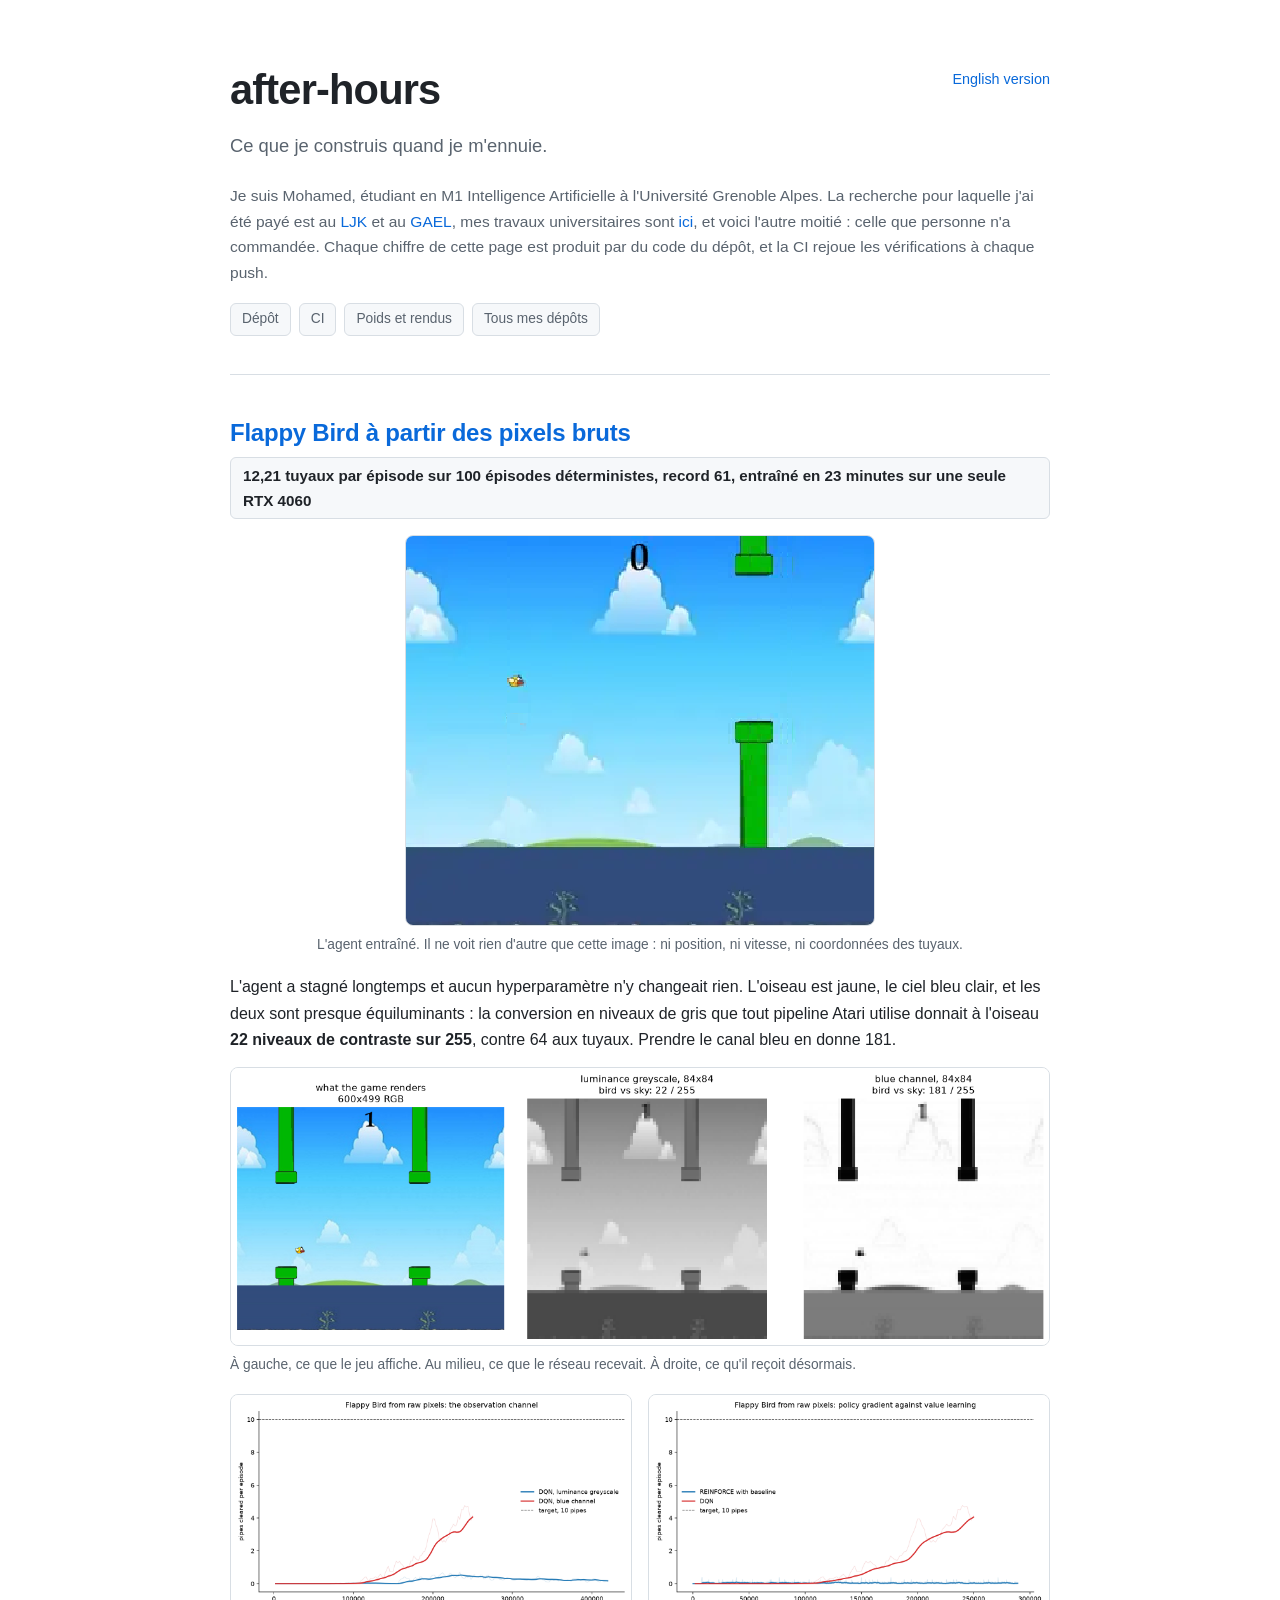
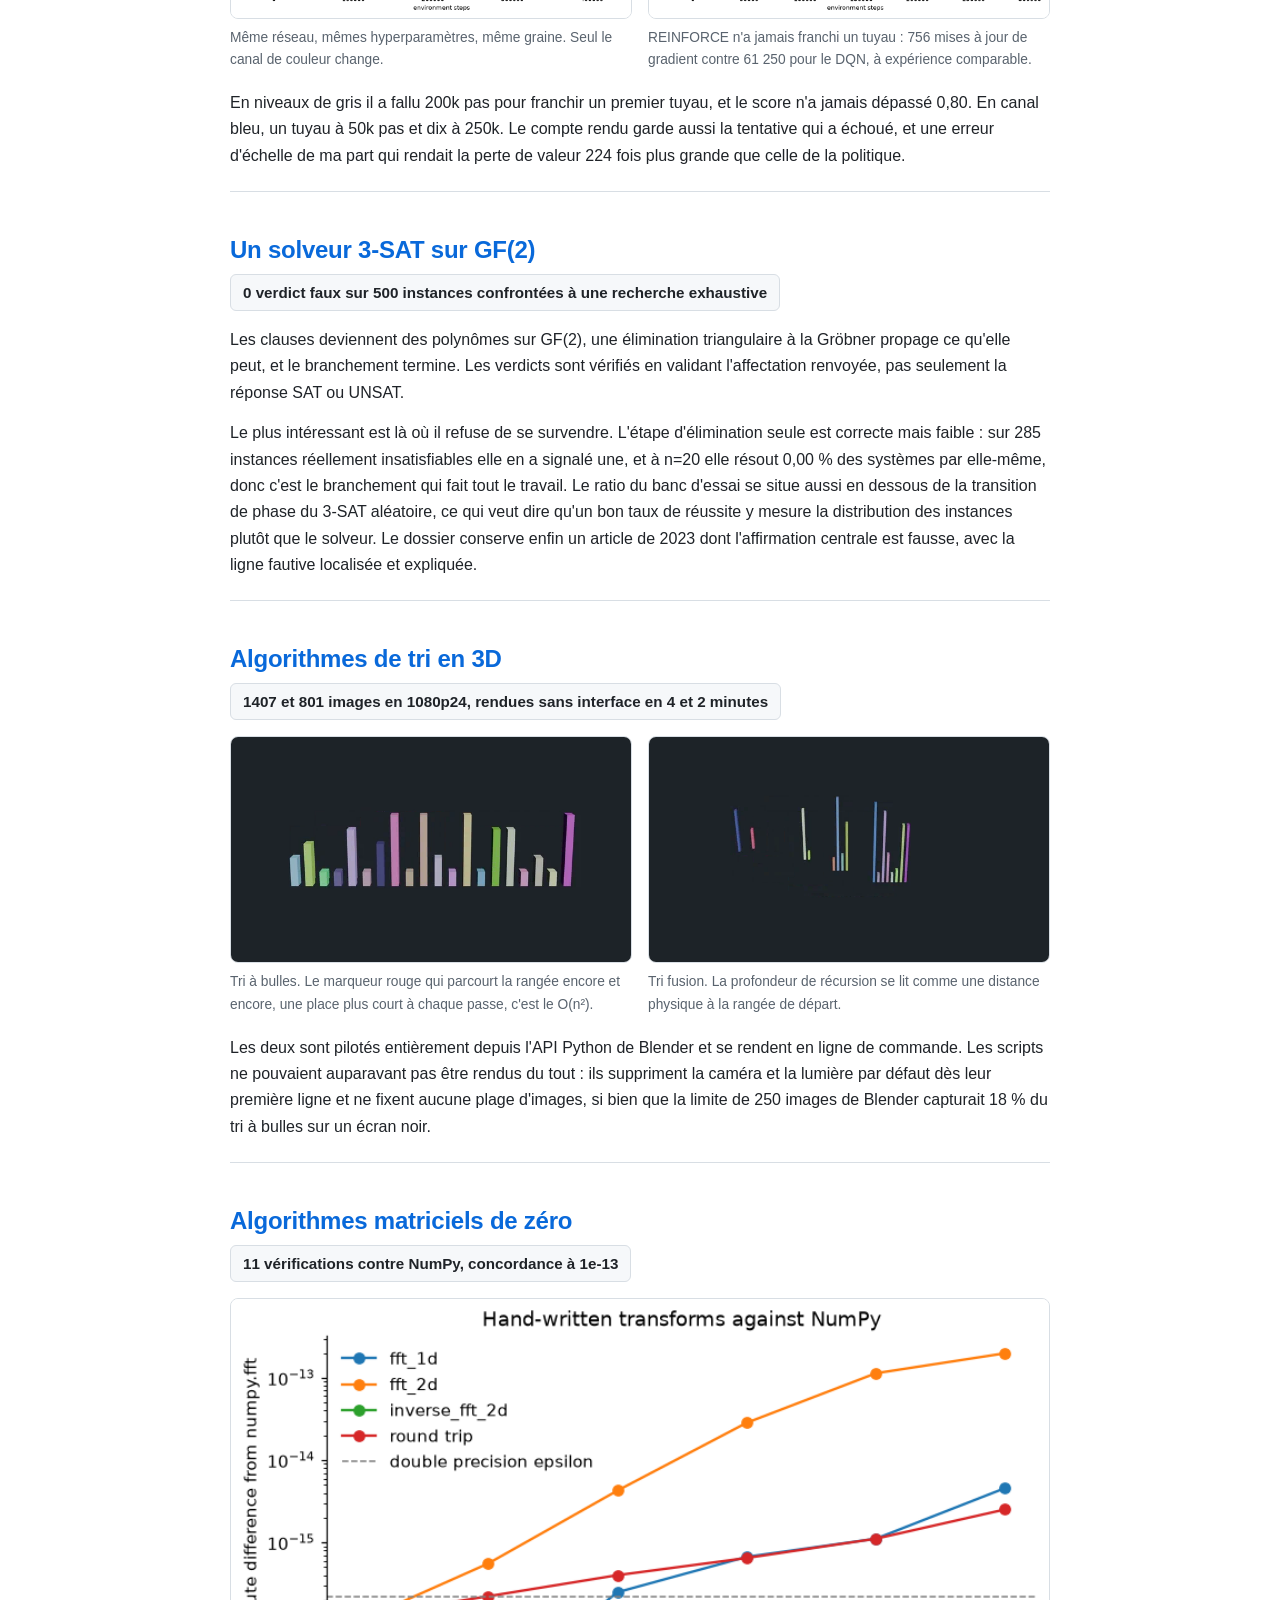
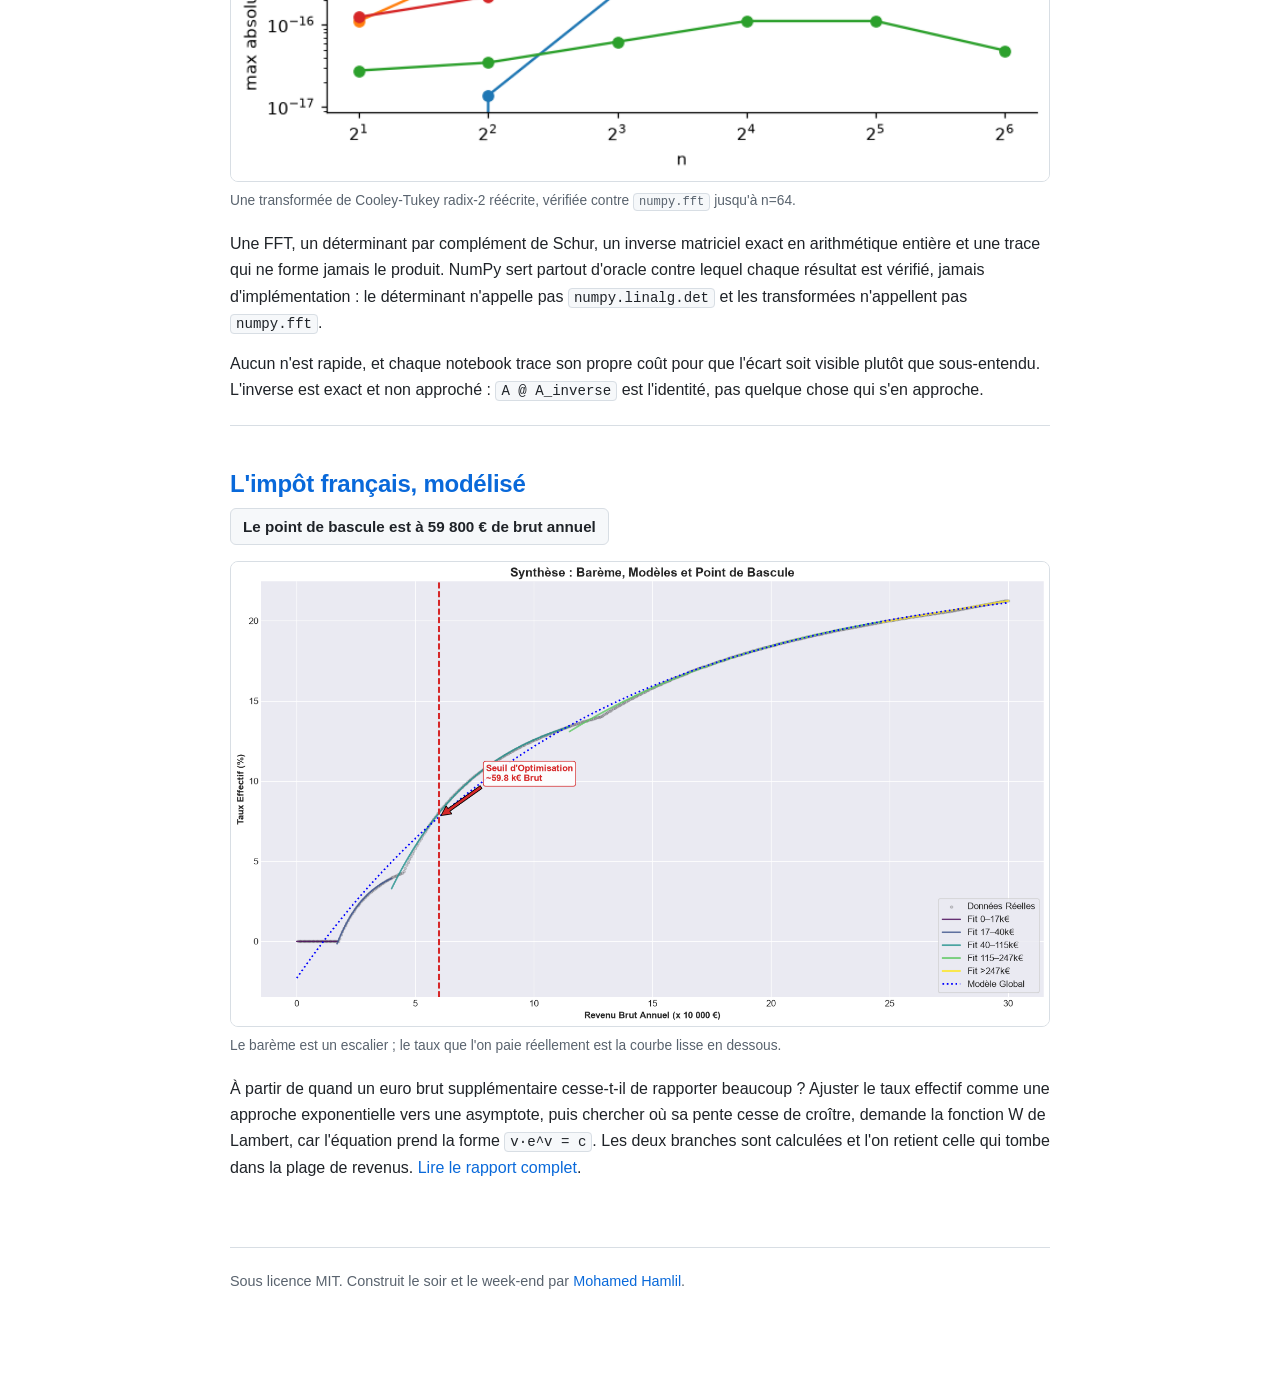
==== index.fr.html @ f6e3d03c "Give the repository a front page and a project site The landing README had no images at all while a " ====
<!doctype html>
<html lang="fr">
<head>
<meta charset="utf-8">
<meta name="viewport" content="width=device-width, initial-scale=1">
<title>after-hours</title>
<meta name="description" content="Ce que Mohamed Hamlil construit quand il s'ennuie : apprentissage par renforcement à partir des pixels bruts, un solveur 3-SAT sur GF(2), des algorithmes matriciels réécrits de zéro, des rendus Blender, et l'impôt français modélisé.">
<link rel="icon" href="data:image/svg+xml,%3Csvg xmlns=%27http://www.w3.org/2000/svg%27 viewBox=%270 0 32 32%27%3E%3Ctext y=%2726%27 font-size=%2726%27%3E%F0%9F%A6%89%3C/text%3E%3C/svg%3E">
<link rel="stylesheet" href="site.css">
</head>
<body>
<div class="wrap">

<header>
  <div class="lang"><a href="index.html">English version</a></div>
  <h1>after-hours</h1>
  <p class="tagline">Ce que je construis quand je m'ennuie.</p>
  <p class="who">
    Je suis Mohamed, étudiant en M1 Intelligence Artificielle à l'Université
    Grenoble Alpes. La recherche pour laquelle j'ai été payé est au
    <a href="https://github.com/Tewf/bilinear-tensor-optimization">LJK</a> et au
    <a href="https://github.com/Tewf/IA-Economie-Strategique">GAEL</a>, mes
    travaux universitaires sont
    <a href="https://github.com/Tewf/University-Coursework">ici</a>, et voici
    l'autre moitié : celle que personne n'a commandée. Chaque chiffre de cette
    page est produit par du code du dépôt, et la CI rejoue les vérifications à
    chaque push.
  </p>
  <div class="badges">
    <a href="https://github.com/Tewf/after-hours">Dépôt</a>
    <a href="https://github.com/Tewf/after-hours/actions/workflows/ci.yml">CI</a>
    <a href="https://github.com/Tewf/after-hours/releases/latest">Poids et rendus</a>
    <a href="https://github.com/Tewf">Tous mes dépôts</a>
  </div>
</header>

<section>
  <h2><a href="https://github.com/Tewf/after-hours/tree/main/Flappy_Bird_CNN">Flappy Bird à partir des pixels bruts</a></h2>
  <p class="result">12,21 tuyaux par épisode sur 100 épisodes déterministes, record 61, entraîné en 23 minutes sur une seule RTX 4060</p>
  <figure class="game">
    <img src="Flappy_Bird_CNN/demo.webp" alt="Un DQN entraîné qui joue à Flappy Bird">
    <figcaption>L'agent entraîné. Il ne voit rien d'autre que cette image : ni position, ni vitesse, ni coordonnées des tuyaux.</figcaption>
  </figure>
  <p>
    L'agent a stagné longtemps et aucun hyperparamètre n'y changeait rien.
    L'oiseau est jaune, le ciel bleu clair, et les deux sont presque
    équiluminants : la conversion en niveaux de gris que tout pipeline Atari
    utilise donnait à l'oiseau <strong>22 niveaux de contraste sur 255</strong>,
    contre 64 aux tuyaux. Prendre le canal bleu en donne 181.
  </p>
  <figure>
    <img src="Flappy_Bird_CNN/observation.png" alt="La même image en niveaux de gris puis en canal bleu">
    <figcaption>À gauche, ce que le jeu affiche. Au milieu, ce que le réseau recevait. À droite, ce qu'il reçoit désormais.</figcaption>
  </figure>
  <div class="two">
    <figure>
      <img src="Flappy_Bird_CNN/channel_ablation.png" alt="Courbes d'apprentissage pour les deux canaux d'observation">
      <figcaption>Même réseau, mêmes hyperparamètres, même graine. Seul le canal de couleur change.</figcaption>
    </figure>
    <figure>
      <img src="Flappy_Bird_CNN/learning_curve.png" alt="DQN contre REINFORCE avec baseline de valeur">
      <figcaption>REINFORCE n'a jamais franchi un tuyau : 756 mises à jour de gradient contre 61 250 pour le DQN, à expérience comparable.</figcaption>
    </figure>
  </div>
  <p>
    En niveaux de gris il a fallu 200k pas pour franchir un premier tuyau, et le
    score n'a jamais dépassé 0,80. En canal bleu, un tuyau à 50k pas et dix à
    250k. Le compte rendu garde aussi la tentative qui a échoué, et une erreur
    d'échelle de ma part qui rendait la perte de valeur 224 fois plus grande que
    celle de la politique.
  </p>
</section>

<section>
  <h2><a href="https://github.com/Tewf/after-hours/tree/main/Groebner_Basis_SAT_Solver">Un solveur 3-SAT sur GF(2)</a></h2>
  <p class="result">0 verdict faux sur 500 instances confrontées à une recherche exhaustive</p>
  <p>
    Les clauses deviennent des polynômes sur GF(2), une élimination triangulaire
    à la Gröbner propage ce qu'elle peut, et le branchement termine. Les verdicts
    sont vérifiés en validant l'affectation renvoyée, pas seulement la réponse
    SAT ou UNSAT.
  </p>
  <p>
    Le plus intéressant est là où il refuse de se survendre. L'étape
    d'élimination seule est correcte mais faible : sur 285 instances réellement
    insatisfiables elle en a signalé une, et à n=20 elle résout 0,00 % des
    systèmes par elle-même, donc c'est le branchement qui fait tout le travail.
    Le ratio du banc d'essai se situe aussi en dessous de la transition de phase
    du 3-SAT aléatoire, ce qui veut dire qu'un bon taux de réussite y mesure la
    distribution des instances plutôt que le solveur. Le dossier conserve enfin
    un article de 2023 dont l'affirmation centrale est fausse, avec la ligne
    fautive localisée et expliquée.
  </p>
</section>

<section>
  <h2><a href="https://github.com/Tewf/after-hours/tree/main/Blender_Python_Scripts">Algorithmes de tri en 3D</a></h2>
  <p class="result">1407 et 801 images en 1080p24, rendues sans interface en 4 et 2 minutes</p>
  <div class="two">
    <figure>
      <img src="Blender_Python_Scripts/sorting_algorithms/bubble_sort.webp" alt="Tri à bulles animé dans Blender">
      <figcaption>Tri à bulles. Le marqueur rouge qui parcourt la rangée encore et encore, une place plus court à chaque passe, c'est le O(n²).</figcaption>
    </figure>
    <figure>
      <img src="Blender_Python_Scripts/sorting_algorithms/merge_sort.webp" alt="Tri fusion animé dans Blender">
      <figcaption>Tri fusion. La profondeur de récursion se lit comme une distance physique à la rangée de départ.</figcaption>
    </figure>
  </div>
  <p>
    Les deux sont pilotés entièrement depuis l'API Python de Blender et se
    rendent en ligne de commande. Les scripts ne pouvaient auparavant pas être
    rendus du tout : ils suppriment la caméra et la lumière par défaut dès leur
    première ligne et ne fixent aucune plage d'images, si bien que la limite de
    250 images de Blender capturait 18 % du tri à bulles sur un écran noir.
  </p>
</section>

<section>
  <h2><a href="https://github.com/Tewf/after-hours/tree/main/Linear_Algebra">Algorithmes matriciels de zéro</a></h2>
  <p class="result">11 vérifications contre NumPy, concordance à 1e-13</p>
  <figure>
    <img src="Linear_Algebra/fft_accuracy.png" alt="Transformées réécrites à la main contre numpy.fft">
    <figcaption>Une transformée de Cooley-Tukey radix-2 réécrite, vérifiée contre <code>numpy.fft</code> jusqu'à n=64.</figcaption>
  </figure>
  <p>
    Une FFT, un déterminant par complément de Schur, un inverse matriciel exact
    en arithmétique entière et une trace qui ne forme jamais le produit. NumPy
    sert partout d'oracle contre lequel chaque résultat est vérifié, jamais
    d'implémentation : le déterminant n'appelle pas
    <code>numpy.linalg.det</code> et les transformées n'appellent pas
    <code>numpy.fft</code>.
  </p>
  <p>
    Aucun n'est rapide, et chaque notebook trace son propre coût pour que l'écart
    soit visible plutôt que sous-entendu. L'inverse est exact et non approché :
    <code>A @ A_inverse</code> est l'identité, pas quelque chose qui s'en
    approche.
  </p>
</section>

<section>
  <h2><a href="https://github.com/Tewf/after-hours/tree/main/Taxes">L'impôt français, modélisé</a></h2>
  <p class="result">Le point de bascule est à 59 800 € de brut annuel</p>
  <figure>
    <img src="Taxes/point_de_bascule.png" alt="Taux effectif face au barème, avec le point de bascule marqué">
    <figcaption>Le barème est un escalier ; le taux que l'on paie réellement est la courbe lisse en dessous.</figcaption>
  </figure>
  <p>
    À partir de quand un euro brut supplémentaire cesse-t-il de rapporter
    beaucoup ? Ajuster le taux effectif comme une approche exponentielle vers une
    asymptote, puis chercher où sa pente cesse de croître, demande la fonction W
    de Lambert, car l'équation prend la forme <code>v·e^v = c</code>. Les deux
    branches sont calculées et l'on retient celle qui tombe dans la plage de
    revenus. <a href="Taxes/taxes.html">Lire le rapport complet</a>.
  </p>
</section>

<footer>
  Sous licence MIT. Construit le soir et le week-end par
  <a href="https://github.com/Tewf">Mohamed Hamlil</a>.
</footer>

</div>
</body>
</html>
---- site.css ----
/* after-hours project page. No external requests, no build step, no framework. */

:root {
  --bg: #ffffff;
  --surface: #f6f8fa;
  --text: #1f2328;
  --muted: #59636e;
  --line: #d8dee4;
  --accent: #0969da;
  --figure-bg: #ffffff;
}

@media (prefers-color-scheme: dark) {
  :root {
    --bg: #0d1117;
    --surface: #161b22;
    --text: #e6edf3;
    --muted: #9198a1;
    --line: #30363d;
    --accent: #4493f8;
    --figure-bg: #f6f8fa;
  }
}

* { box-sizing: border-box; }

body {
  margin: 0;
  background: var(--bg);
  color: var(--text);
  font: 16px/1.65 -apple-system, BlinkMacSystemFont, "Segoe UI", Helvetica, Arial, sans-serif;
  -webkit-font-smoothing: antialiased;
}

.wrap { max-width: 860px; margin: 0 auto; padding: 0 20px 80px; }

header { padding: 56px 0 8px; }

h1 { font-size: 2.6rem; margin: 0 0 6px; letter-spacing: -0.02em; }

.lang { float: right; margin-top: 12px; font-size: 0.9rem; }

.tagline { color: var(--muted); font-size: 1.15rem; margin: 0 0 22px; }

.who { color: var(--muted); font-size: 0.97rem; }

a { color: var(--accent); text-decoration: none; }
a:hover { text-decoration: underline; }

.badges { margin: 18px 0 30px; display: flex; gap: 8px; flex-wrap: wrap; }
.badges a {
  border: 1px solid var(--line); border-radius: 6px; padding: 4px 11px;
  font-size: 0.86rem; color: var(--muted); background: var(--surface);
}
.badges a:hover { text-decoration: none; border-color: var(--accent); color: var(--accent); }

section {
  border-top: 1px solid var(--line);
  padding: 38px 0 8px;
}

h2 { font-size: 1.5rem; margin: 0 0 4px; letter-spacing: -0.01em; }

.result {
  display: inline-block; margin: 0 0 16px;
  font-variant-numeric: tabular-nums; font-weight: 600;
  color: var(--text); background: var(--surface);
  border: 1px solid var(--line); border-radius: 6px; padding: 5px 12px;
  font-size: 0.95rem;
}

figure { margin: 0 0 18px; }

figure img {
  width: 100%; height: auto; display: block;
  border: 1px solid var(--line); border-radius: 8px; background: var(--figure-bg);
}

figcaption { color: var(--muted); font-size: 0.86rem; margin-top: 8px; }

/* The game capture is 360 px wide. Stretching it to the column blurs it, and
   it is pixel art, so it should scale crisply rather than smoothly. */
figure.game img {
  max-width: 470px; margin: 0 auto;
  image-rendering: pixelated;
}
figure.game figcaption { text-align: center; }

.two { display: grid; grid-template-columns: 1fr 1fr; gap: 16px; }
@media (max-width: 620px) { .two { grid-template-columns: 1fr; } }

p { margin: 0 0 14px; }

footer {
  border-top: 1px solid var(--line); margin-top: 44px; padding-top: 22px;
  color: var(--muted); font-size: 0.9rem;
}

code {
  background: var(--surface); border: 1px solid var(--line); border-radius: 4px;
  padding: 1px 5px; font-size: 0.88em;
  font-family: ui-monospace, SFMono-Regular, "SF Mono", Menlo, monospace;
}
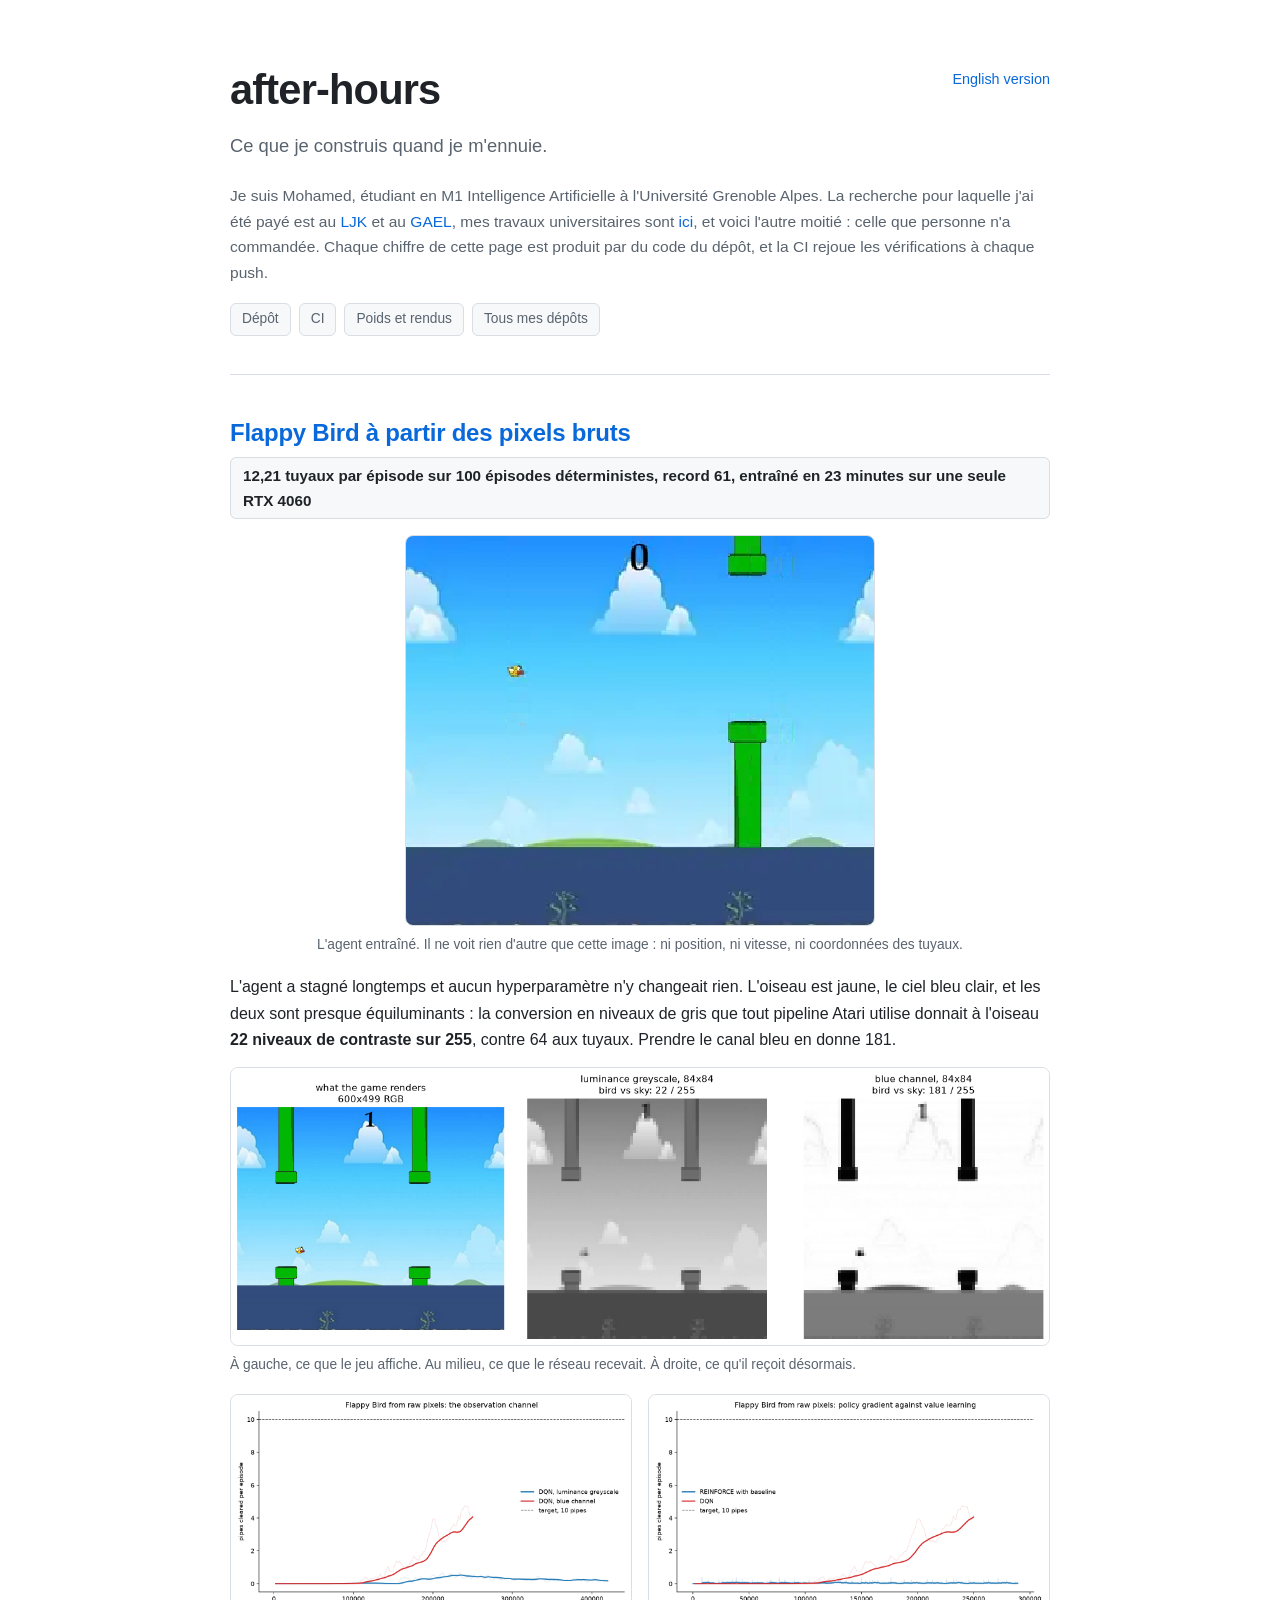
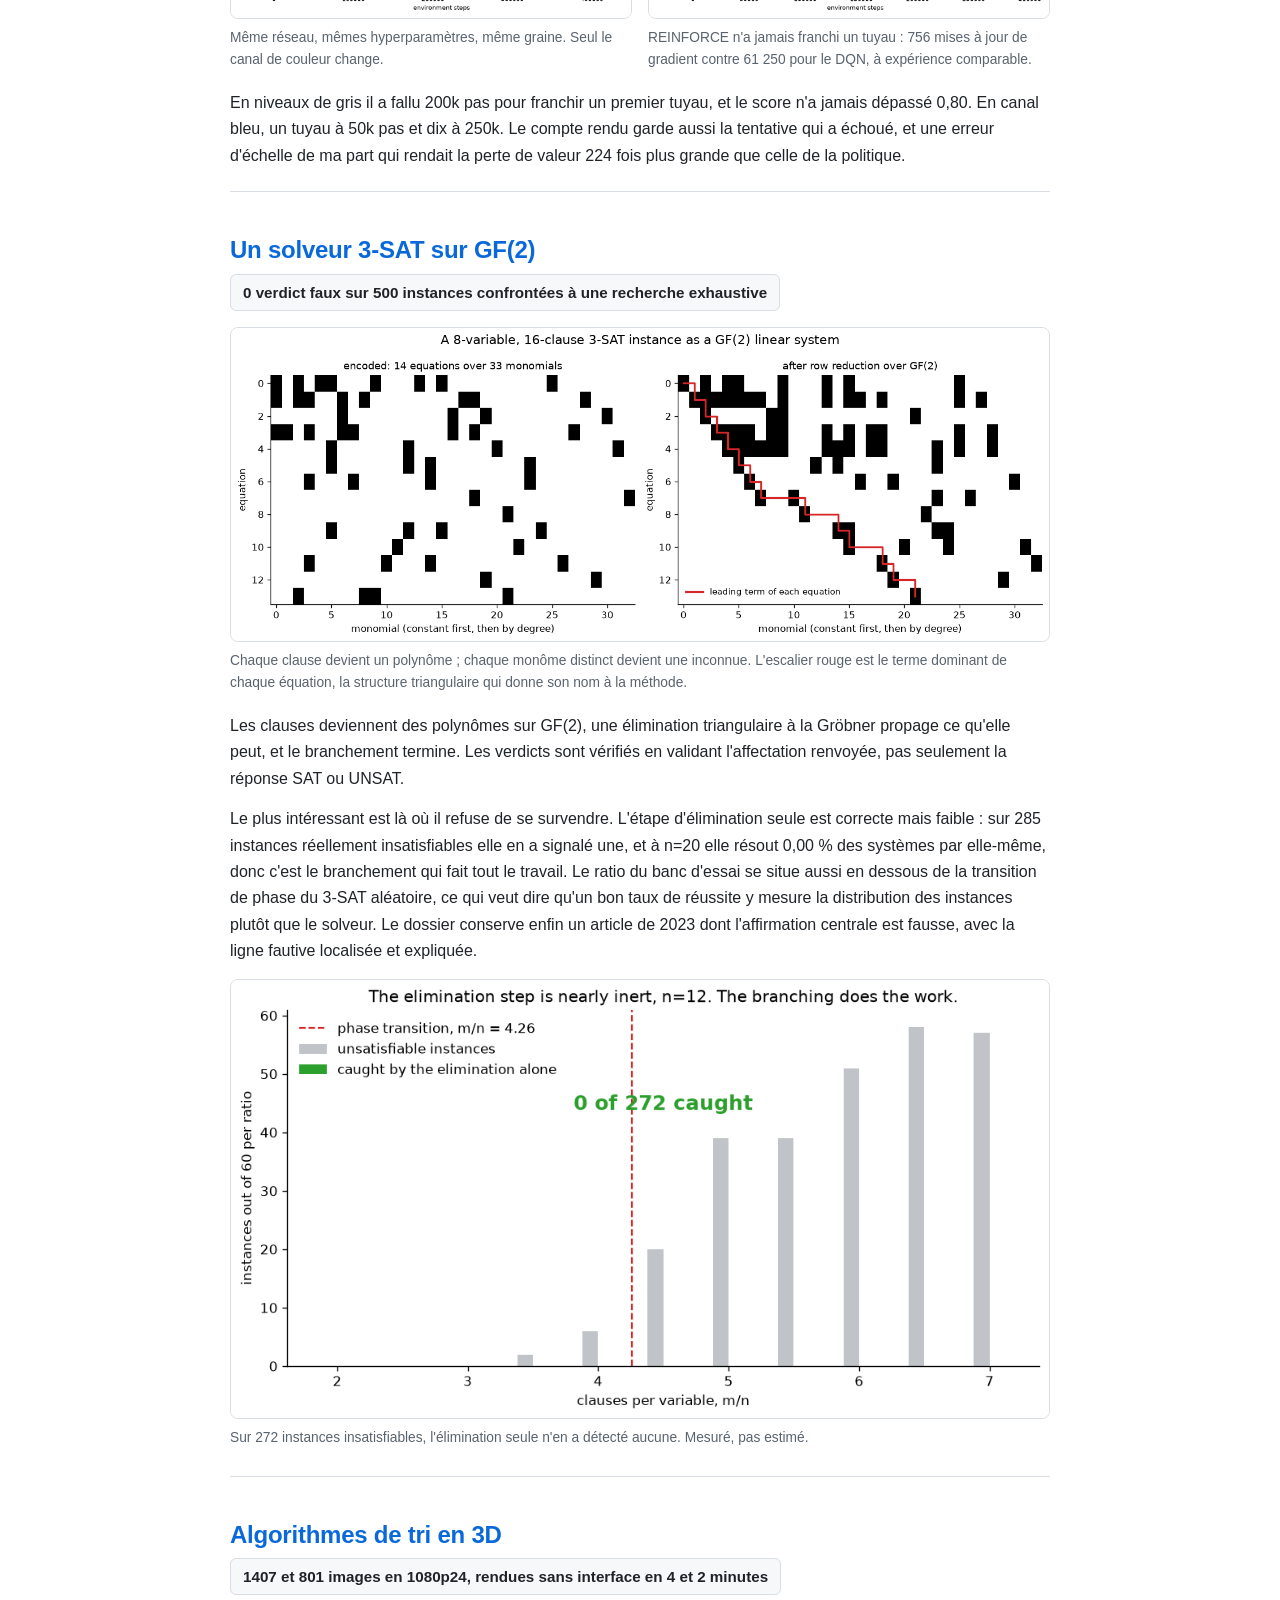
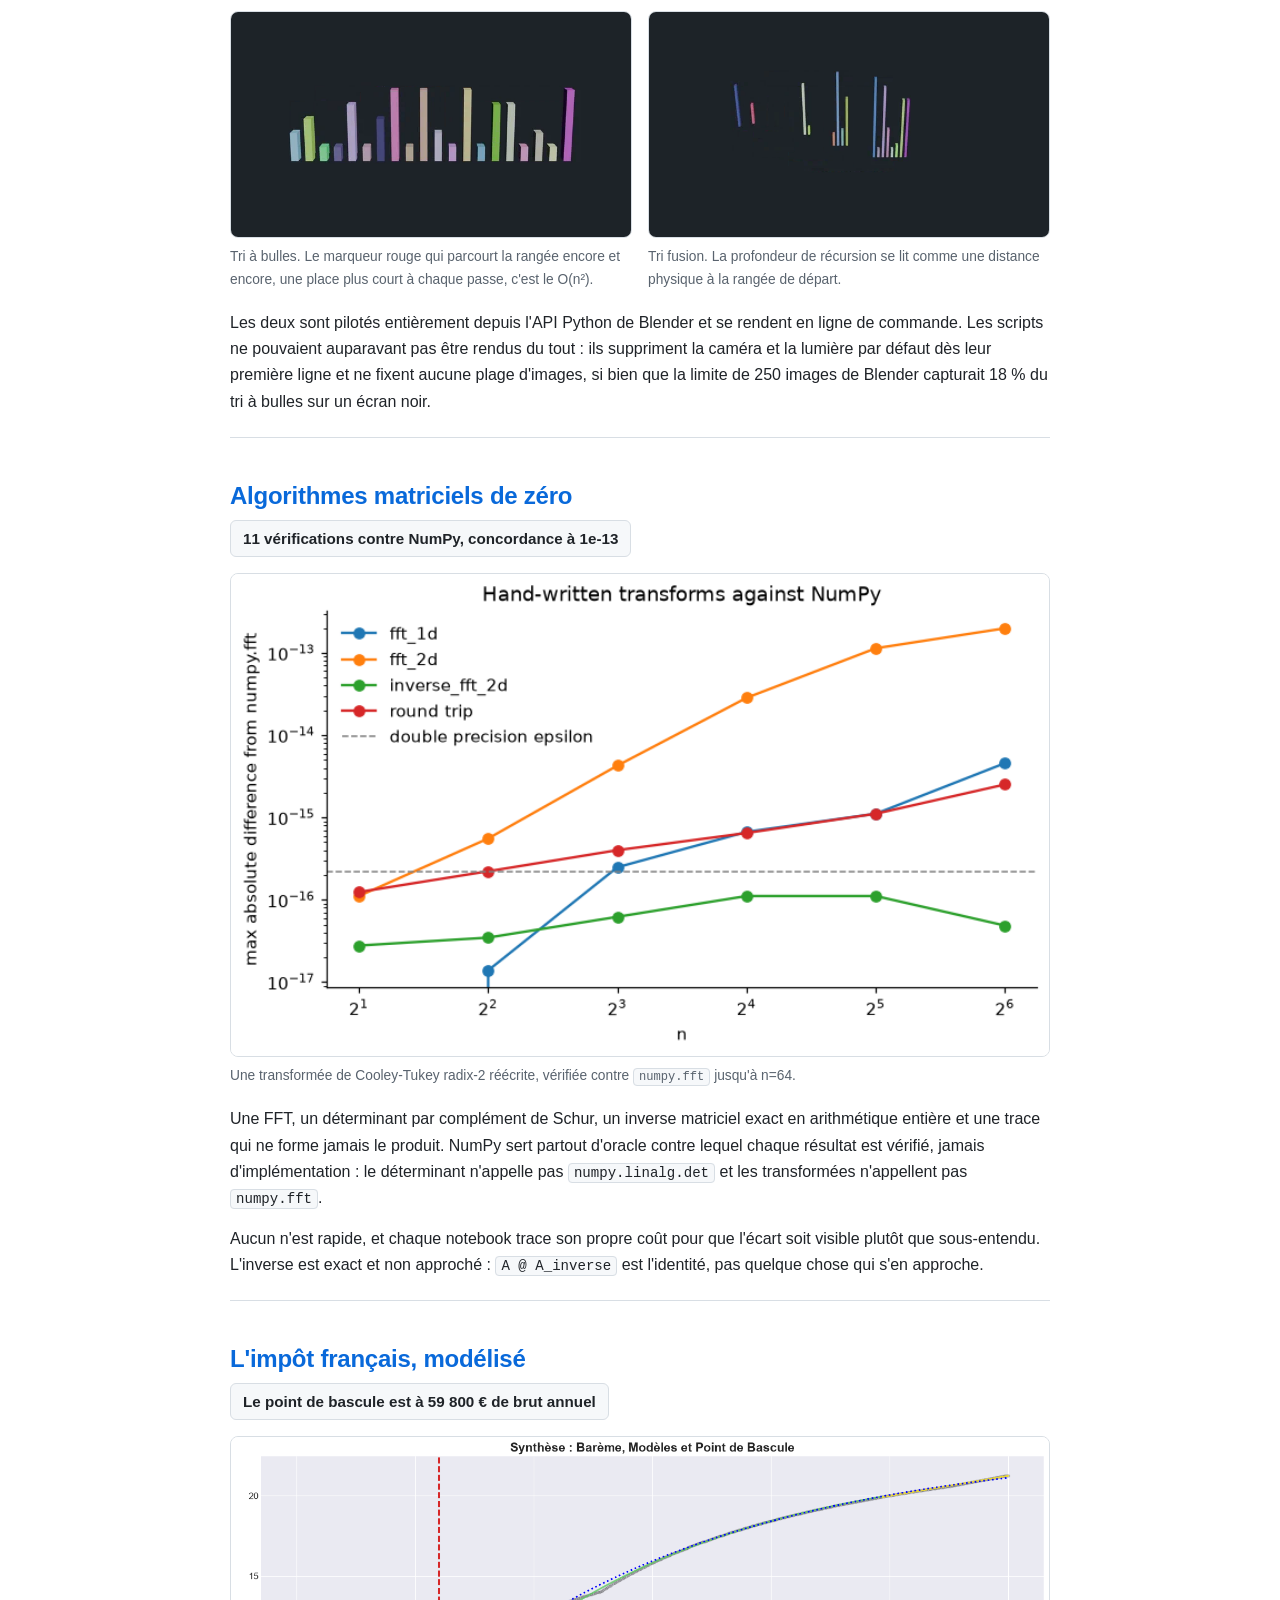
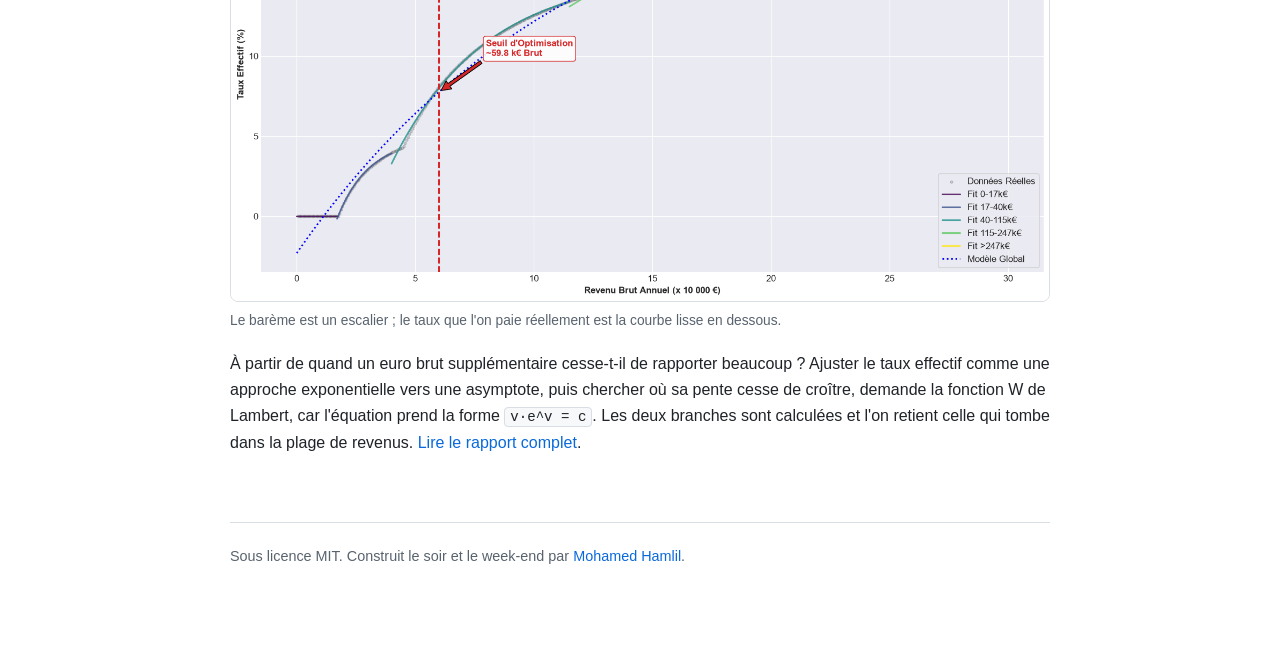
==== commit 2847d71c: "Draw what the SAT solver's README had only argued in prose It was the one folder with no picture, an" ====
--- a/index.fr.html
+++ b/index.fr.html
@@ -74,6 +74,10 @@
 <section>
   <h2><a href="https://github.com/Tewf/after-hours/tree/main/Groebner_Basis_SAT_Solver">Un solveur 3-SAT sur GF(2)</a></h2>
   <p class="result">0 verdict faux sur 500 instances confrontées à une recherche exhaustive</p>
+  <figure>
+    <img src="Groebner_Basis_SAT_Solver/algebra_encoding.png" alt="Une instance 3-SAT comme système linéaire sur GF(2), avant et après réduction">
+    <figcaption>Chaque clause devient un polynôme ; chaque monôme distinct devient une inconnue. L'escalier rouge est le terme dominant de chaque équation, la structure triangulaire qui donne son nom à la méthode.</figcaption>
+  </figure>
   <p>
     Les clauses deviennent des polynômes sur GF(2), une élimination triangulaire
     à la Gröbner propage ce qu'elle peut, et le branchement termine. Les verdicts
@@ -91,6 +95,10 @@
     un article de 2023 dont l'affirmation centrale est fausse, avec la ligne
     fautive localisée et expliquée.
   </p>
+  <figure>
+    <img src="Groebner_Basis_SAT_Solver/elimination_contribution.png" alt="Instances insatisfiables face au nombre que l'élimination a détecté">
+    <figcaption>Sur 272 instances insatisfiables, l'élimination seule n'en a détecté aucune. Mesuré, pas estimé.</figcaption>
+  </figure>
 </section>
 
 <section>
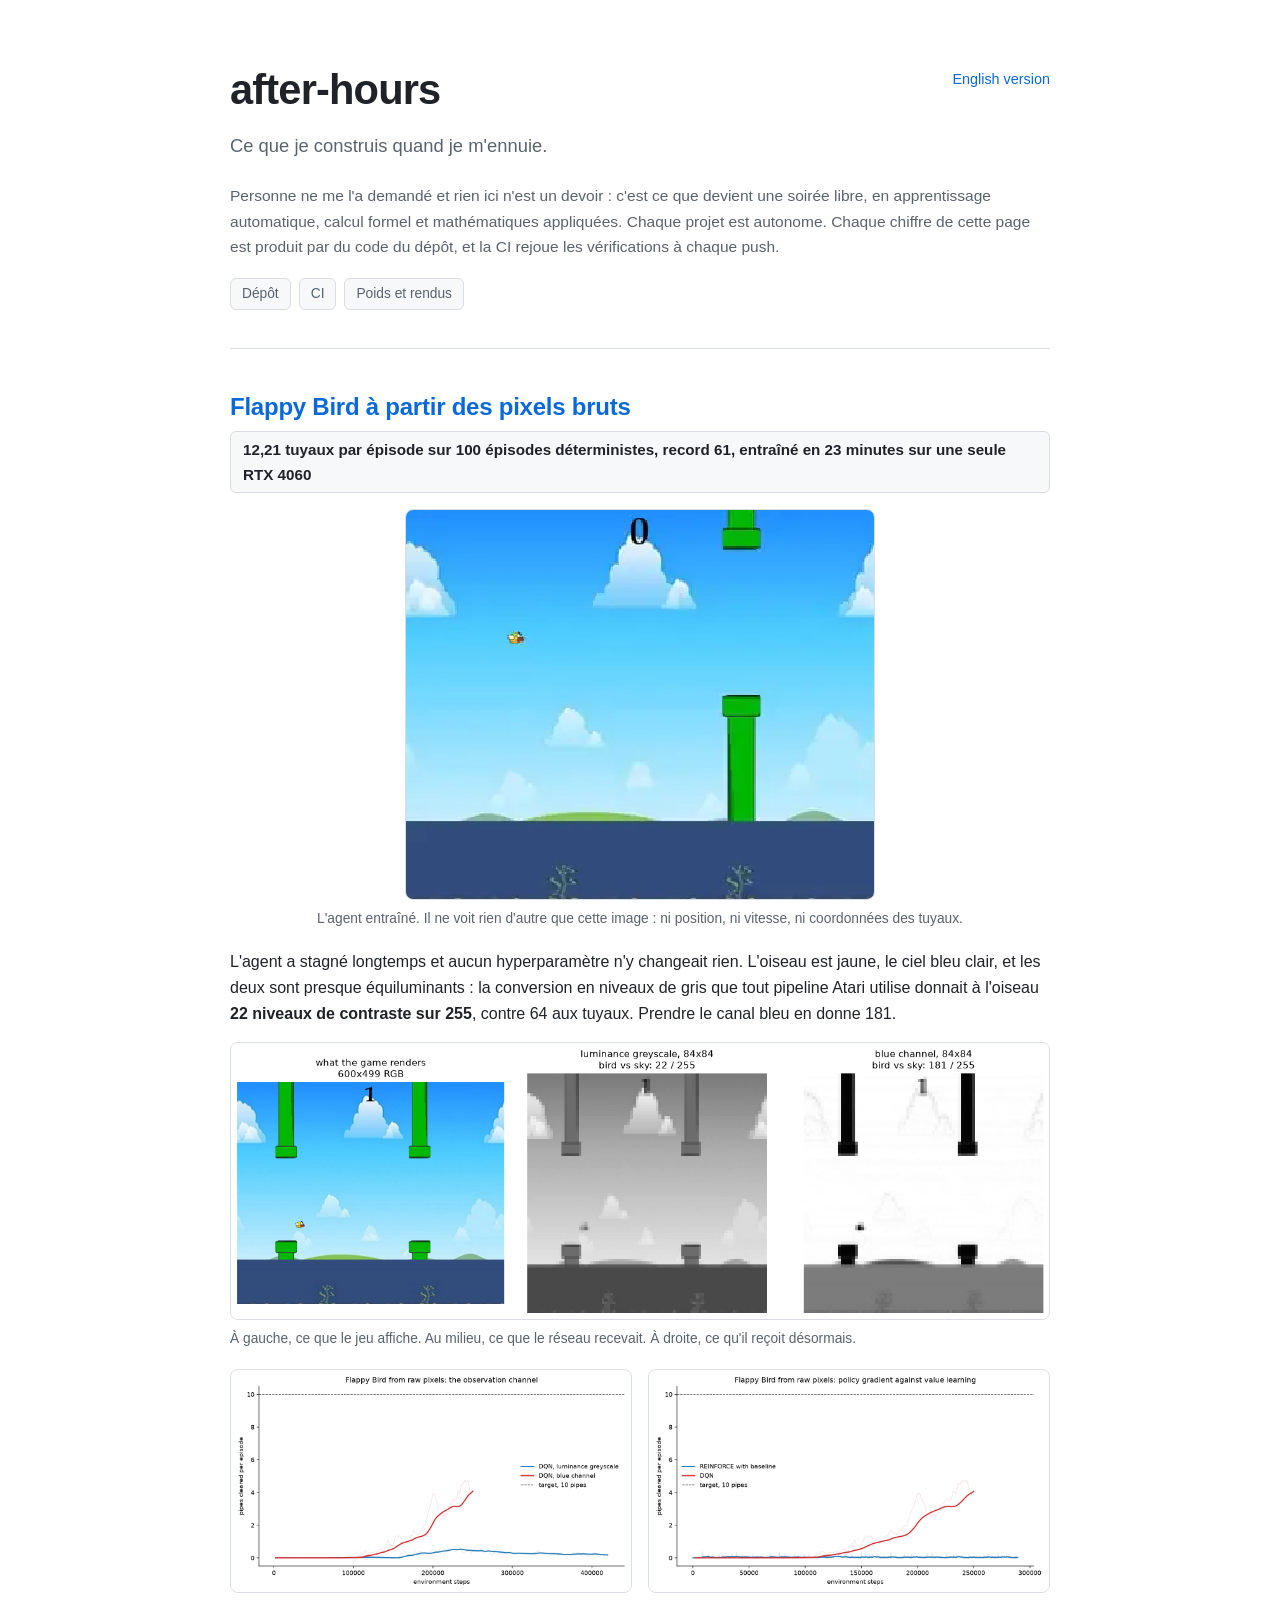
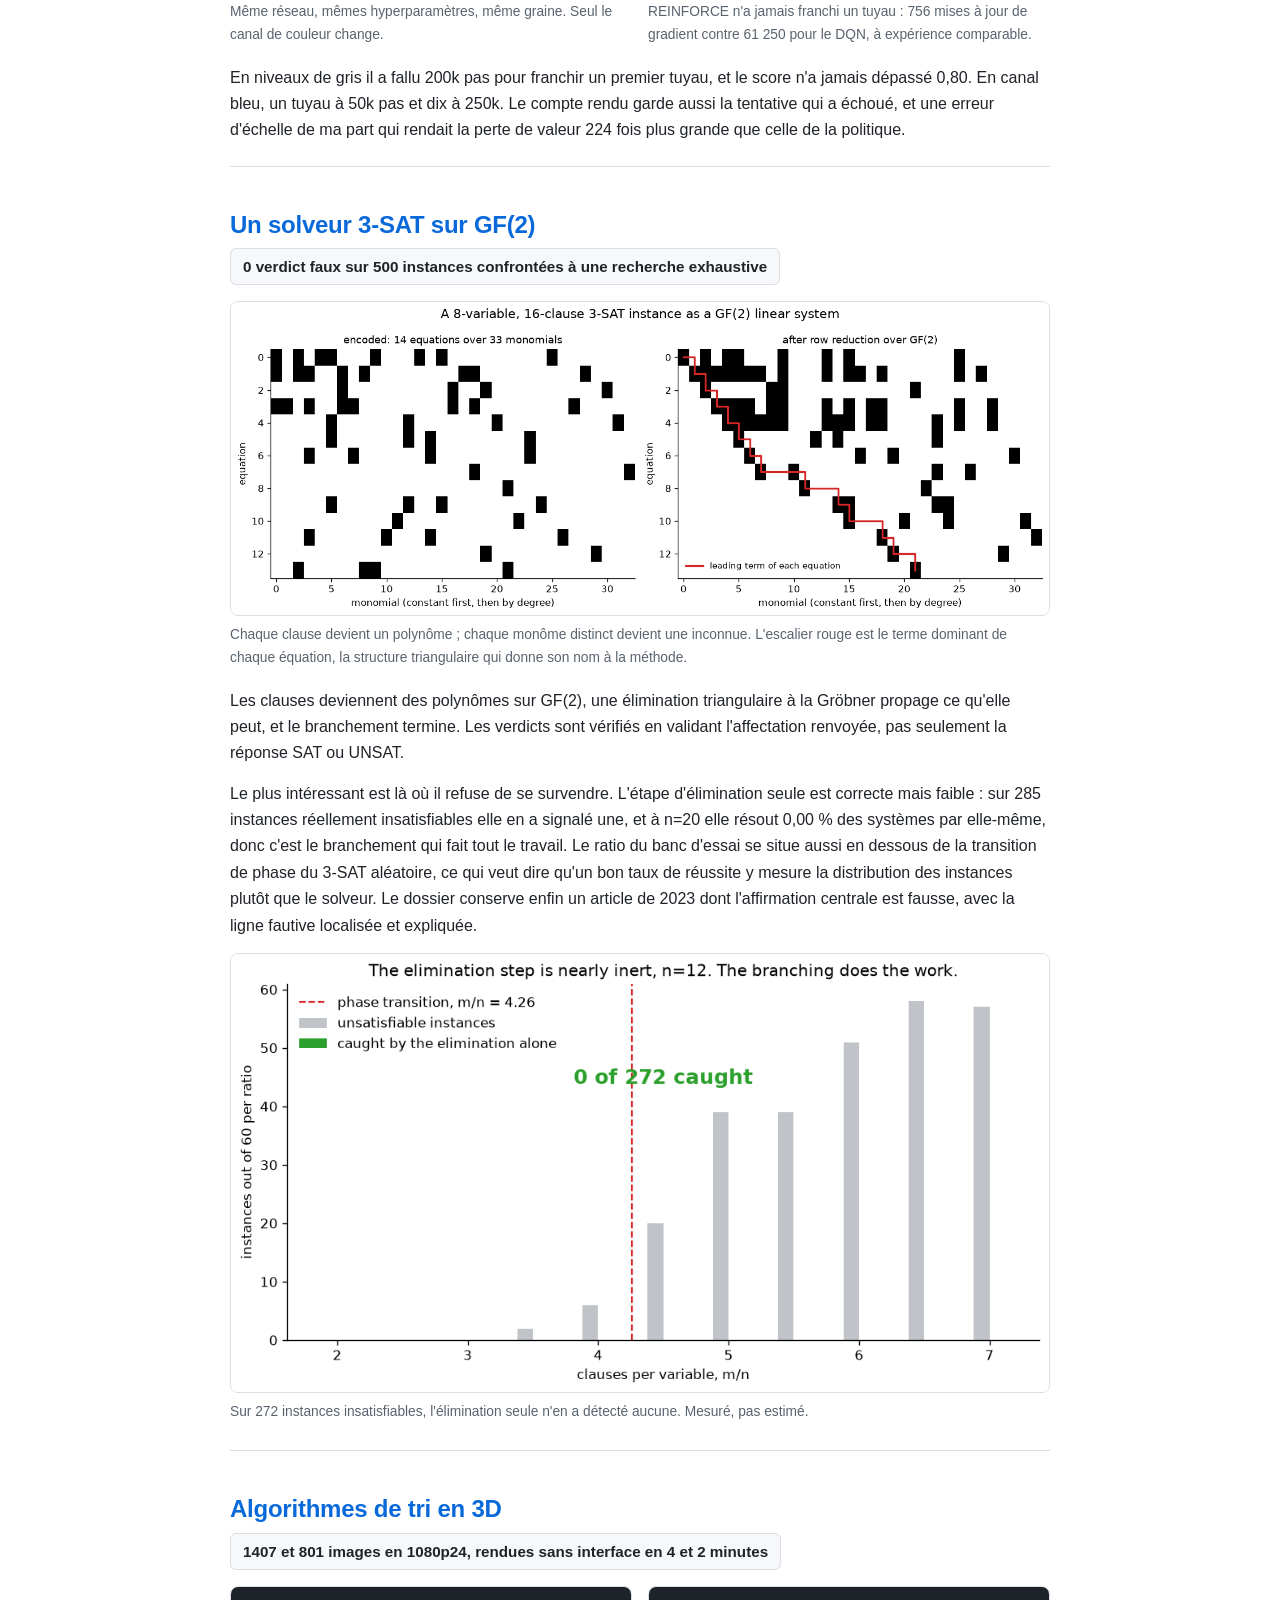
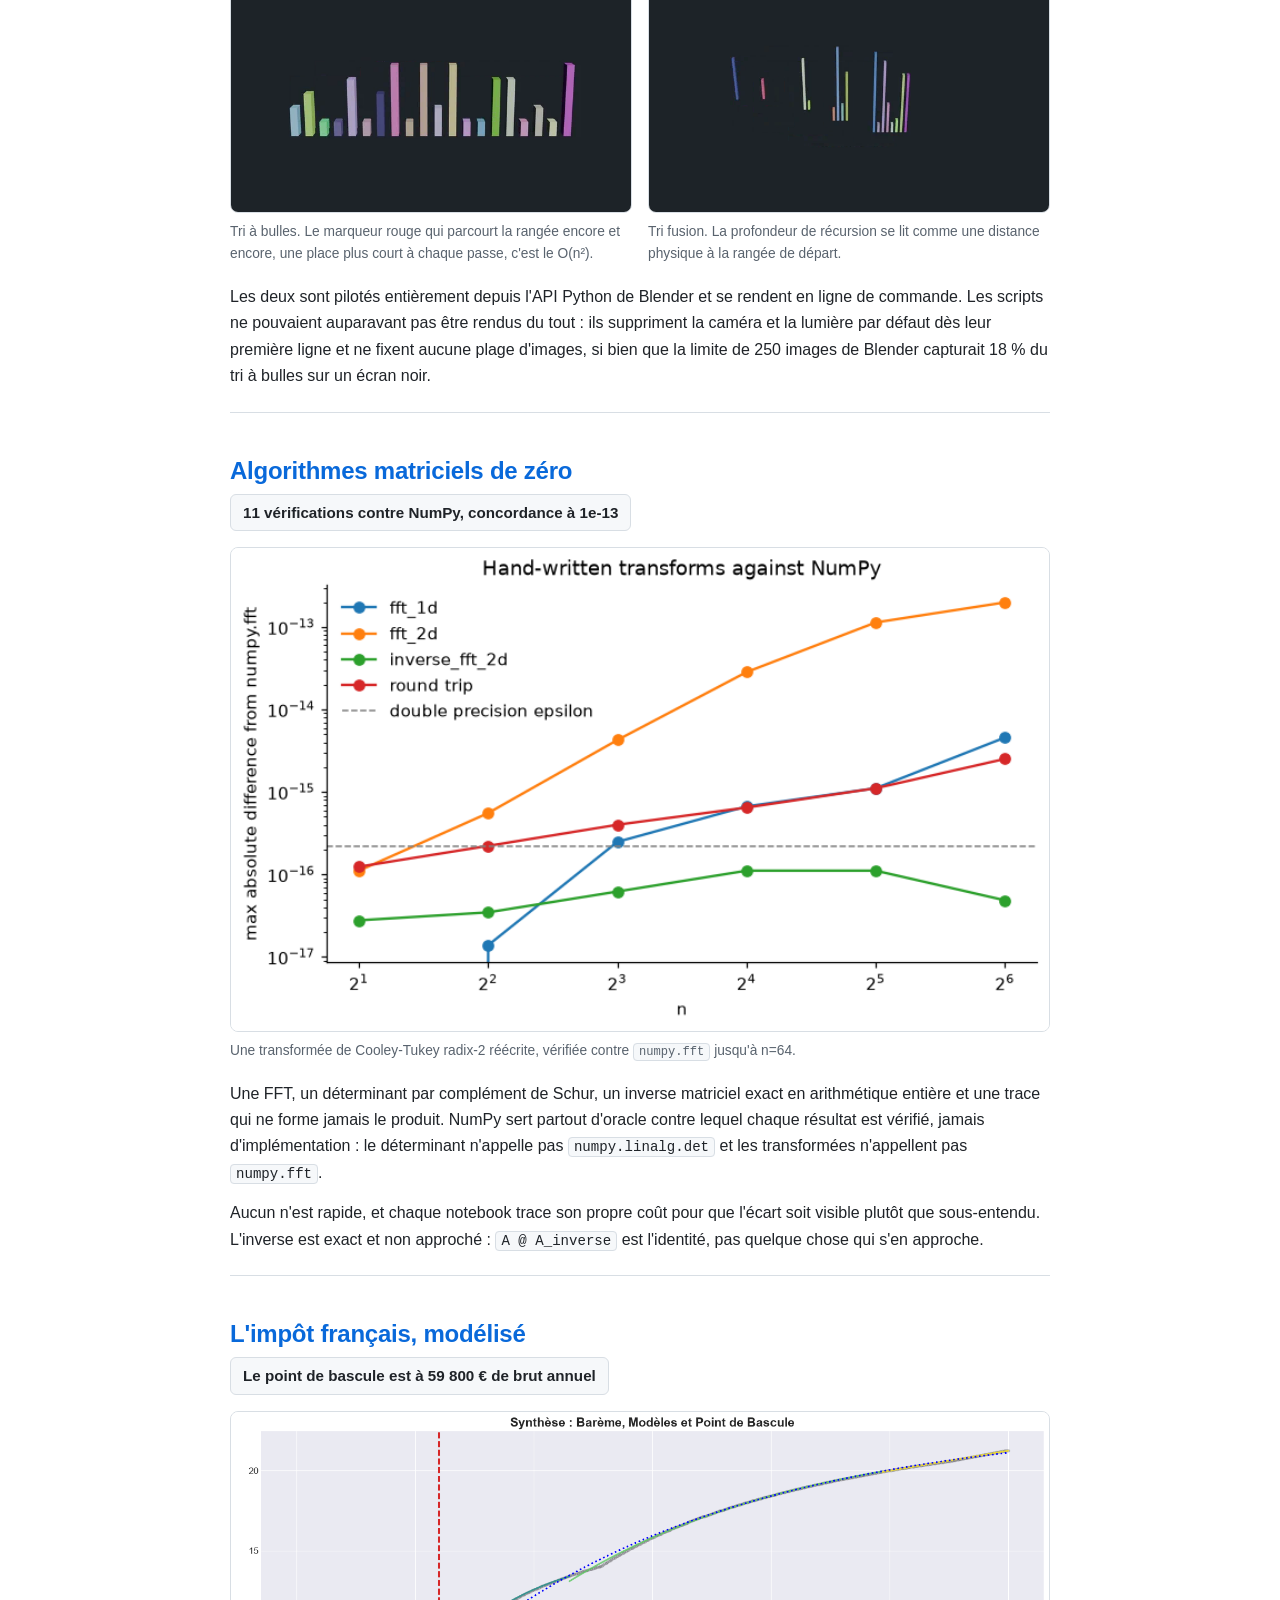
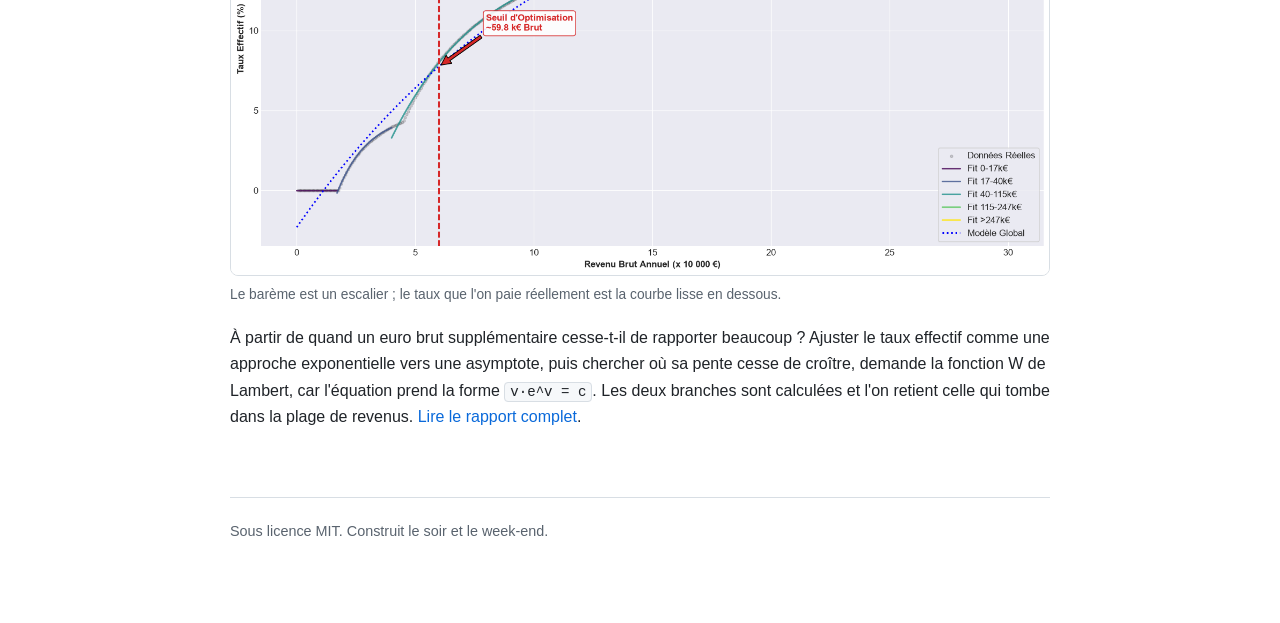
==== commit 881a4585: "Let the repository stand on its own It was written as a hub: an author introduction, an affiliation," ====
--- a/index.fr.html
+++ b/index.fr.html
@@ -4,7 +4,7 @@
 <meta charset="utf-8">
 <meta name="viewport" content="width=device-width, initial-scale=1">
 <title>after-hours</title>
-<meta name="description" content="Ce que Mohamed Hamlil construit quand il s'ennuie : apprentissage par renforcement à partir des pixels bruts, un solveur 3-SAT sur GF(2), des algorithmes matriciels réécrits de zéro, des rendus Blender, et l'impôt français modélisé.">
+<meta name="description" content="Des choses construites par curiosité : apprentissage par renforcement à partir des pixels bruts, un solveur 3-SAT sur GF(2), des algorithmes matriciels réécrits de zéro, des rendus Blender, et l'impôt français modélisé.">
 <link rel="icon" href="data:image/svg+xml,%3Csvg xmlns=%27http://www.w3.org/2000/svg%27 viewBox=%270 0 32 32%27%3E%3Ctext y=%2726%27 font-size=%2726%27%3E%F0%9F%A6%89%3C/text%3E%3C/svg%3E">
 <link rel="stylesheet" href="site.css">
 </head>
@@ -16,21 +16,16 @@
   <h1>after-hours</h1>
   <p class="tagline">Ce que je construis quand je m'ennuie.</p>
   <p class="who">
-    Je suis Mohamed, étudiant en M1 Intelligence Artificielle à l'Université
-    Grenoble Alpes. La recherche pour laquelle j'ai été payé est au
-    <a href="https://github.com/Tewf/bilinear-tensor-optimization">LJK</a> et au
-    <a href="https://github.com/Tewf/IA-Economie-Strategique">GAEL</a>, mes
-    travaux universitaires sont
-    <a href="https://github.com/Tewf/University-Coursework">ici</a>, et voici
-    l'autre moitié : celle que personne n'a commandée. Chaque chiffre de cette
-    page est produit par du code du dépôt, et la CI rejoue les vérifications à
-    chaque push.
+    Personne ne me l'a demandé et rien ici n'est un devoir : c'est ce que
+    devient une soirée libre, en apprentissage automatique, calcul formel et
+    mathématiques appliquées. Chaque projet est autonome. Chaque chiffre de
+    cette page est produit par du code du dépôt, et la CI rejoue les
+    vérifications à chaque push.
   </p>
   <div class="badges">
     <a href="https://github.com/Tewf/after-hours">Dépôt</a>
     <a href="https://github.com/Tewf/after-hours/actions/workflows/ci.yml">CI</a>
     <a href="https://github.com/Tewf/after-hours/releases/latest">Poids et rendus</a>
-    <a href="https://github.com/Tewf">Tous mes dépôts</a>
   </div>
 </header>
 
@@ -164,8 +159,7 @@
 </section>
 
 <footer>
-  Sous licence MIT. Construit le soir et le week-end par
-  <a href="https://github.com/Tewf">Mohamed Hamlil</a>.
+  Sous licence MIT. Construit le soir et le week-end.
 </footer>
 
 </div>
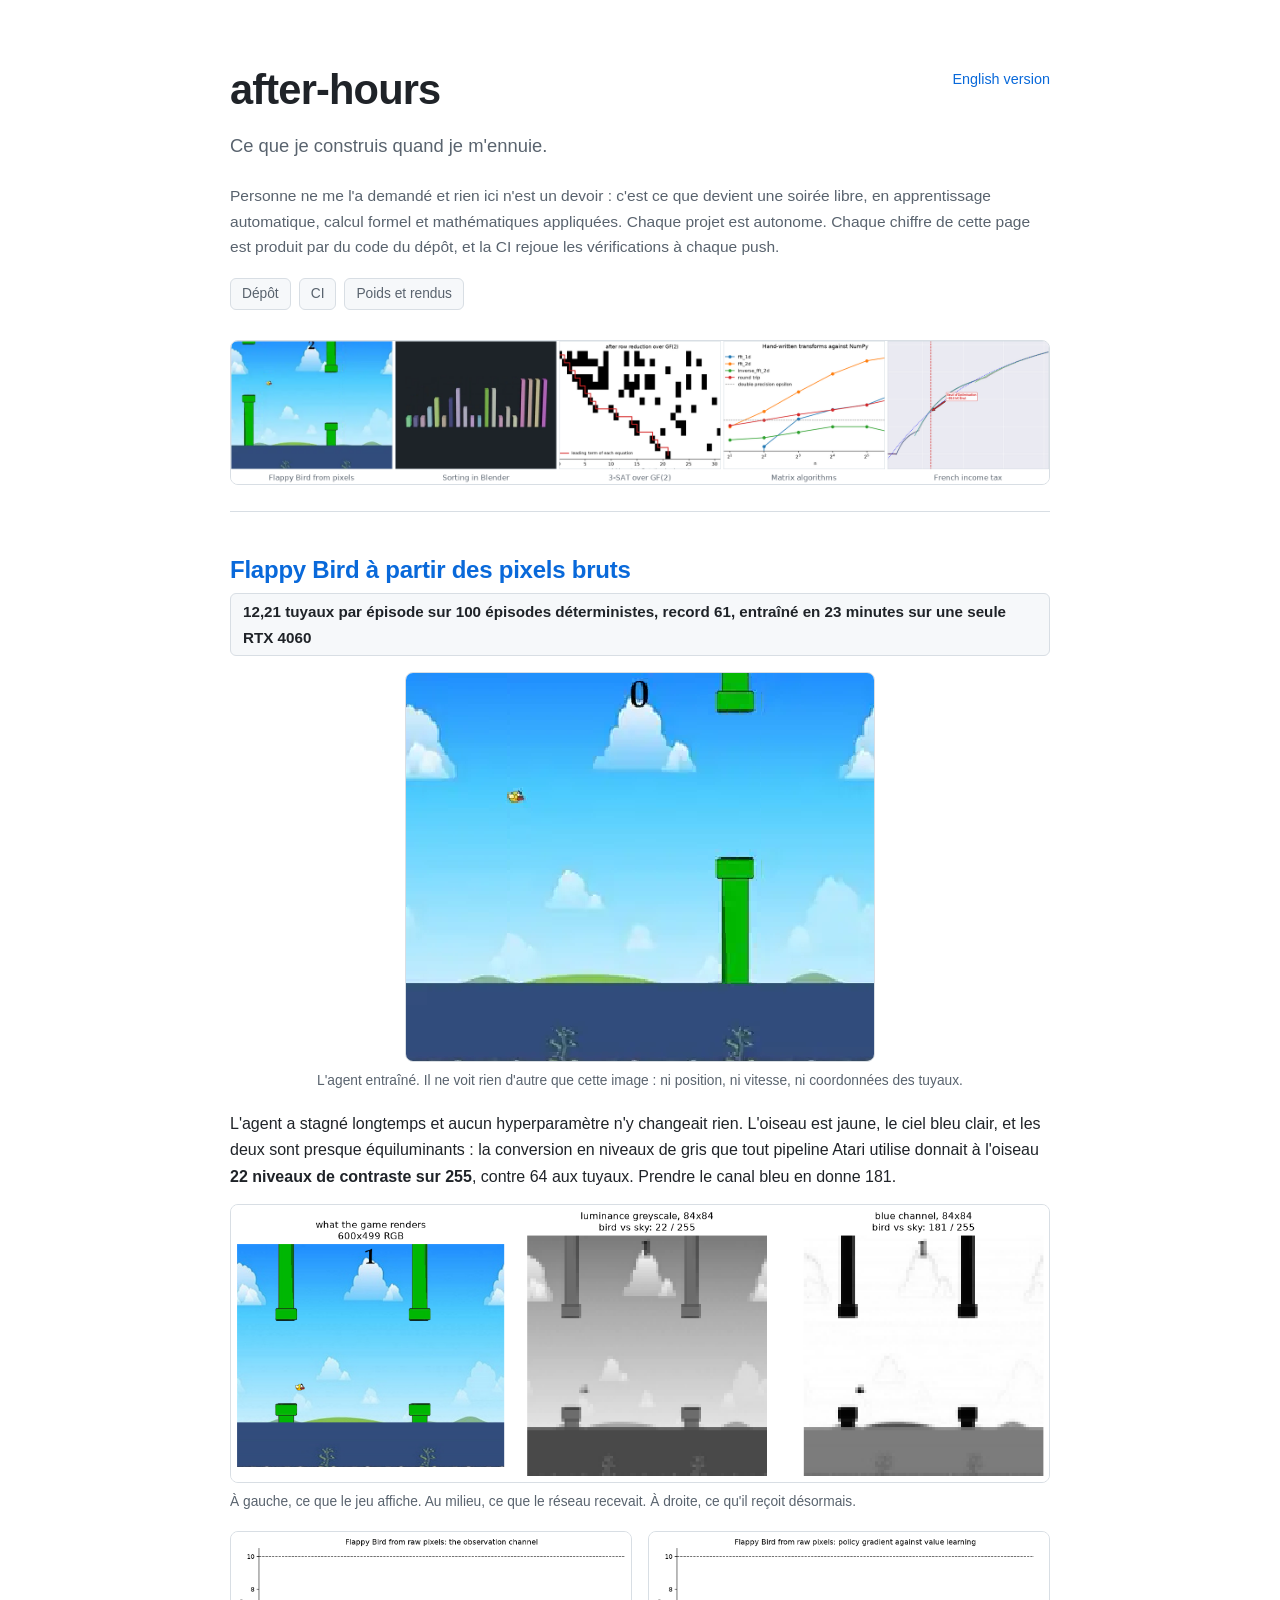
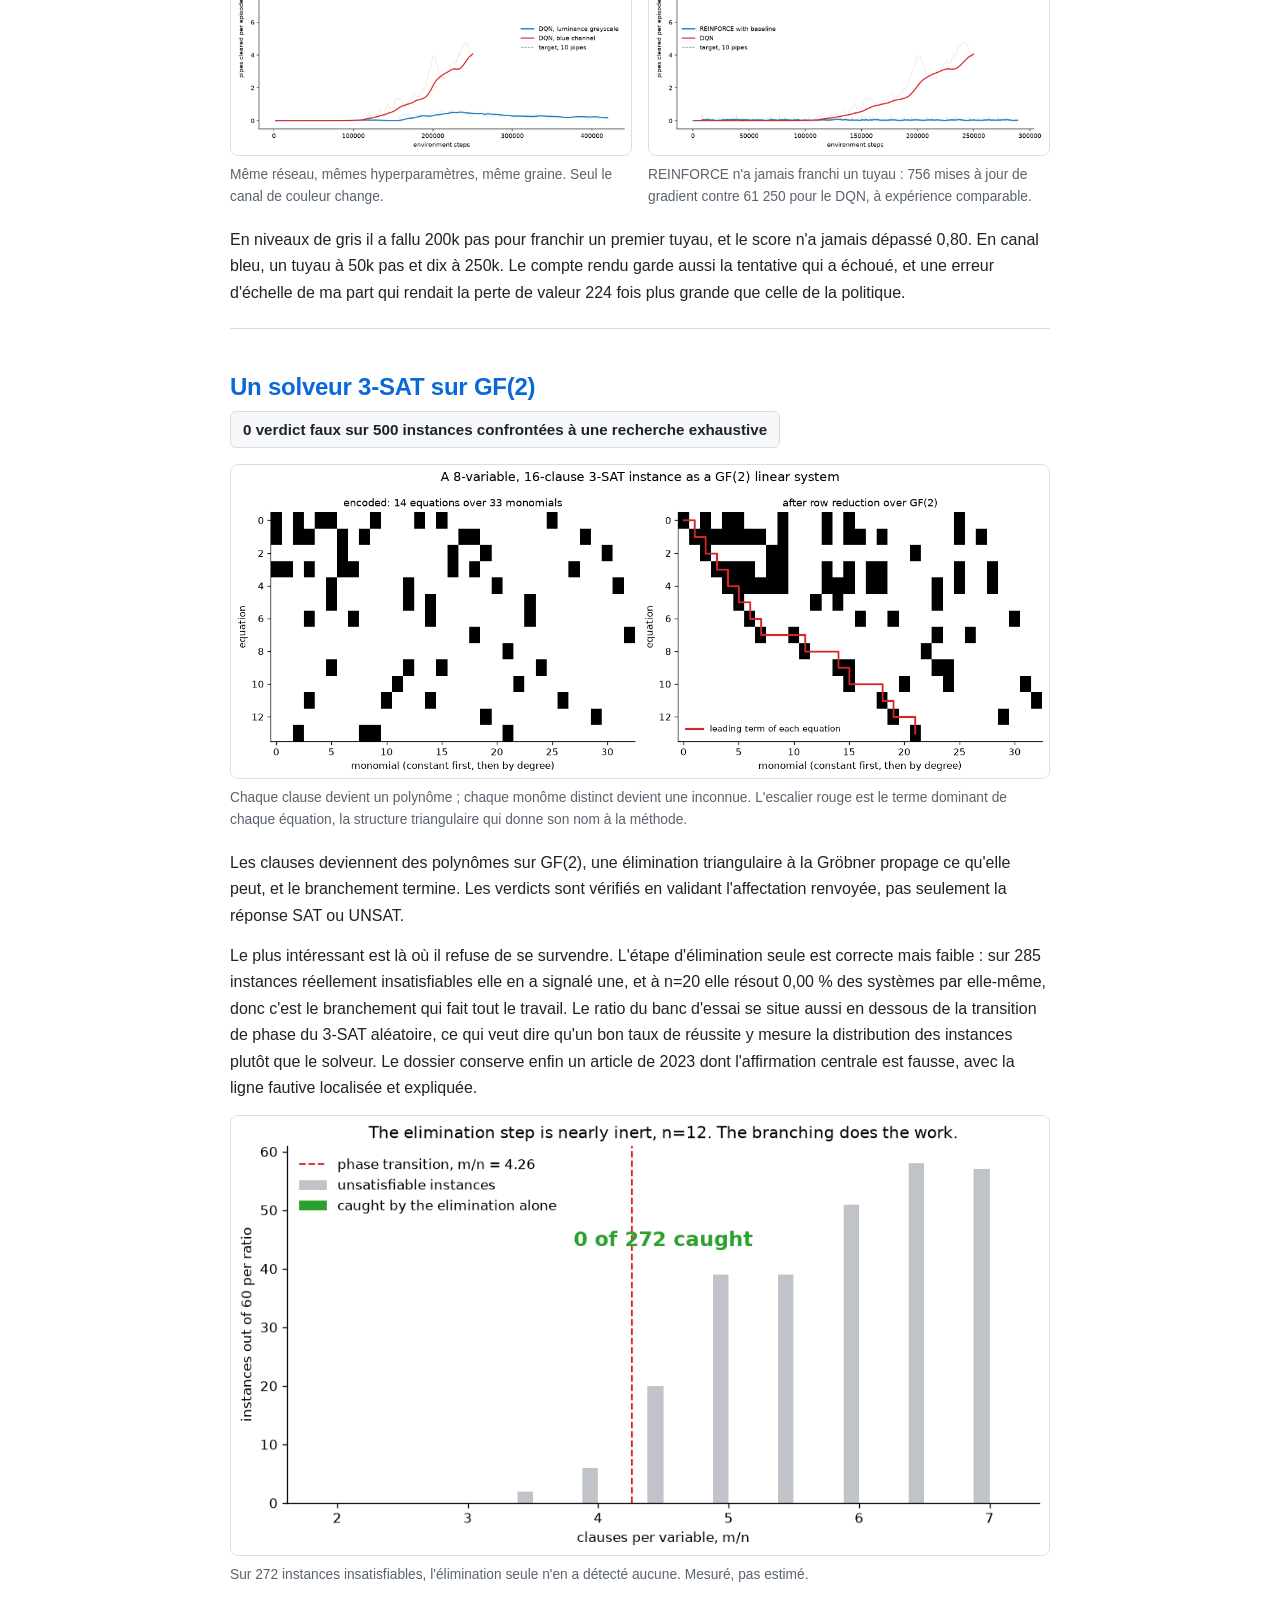
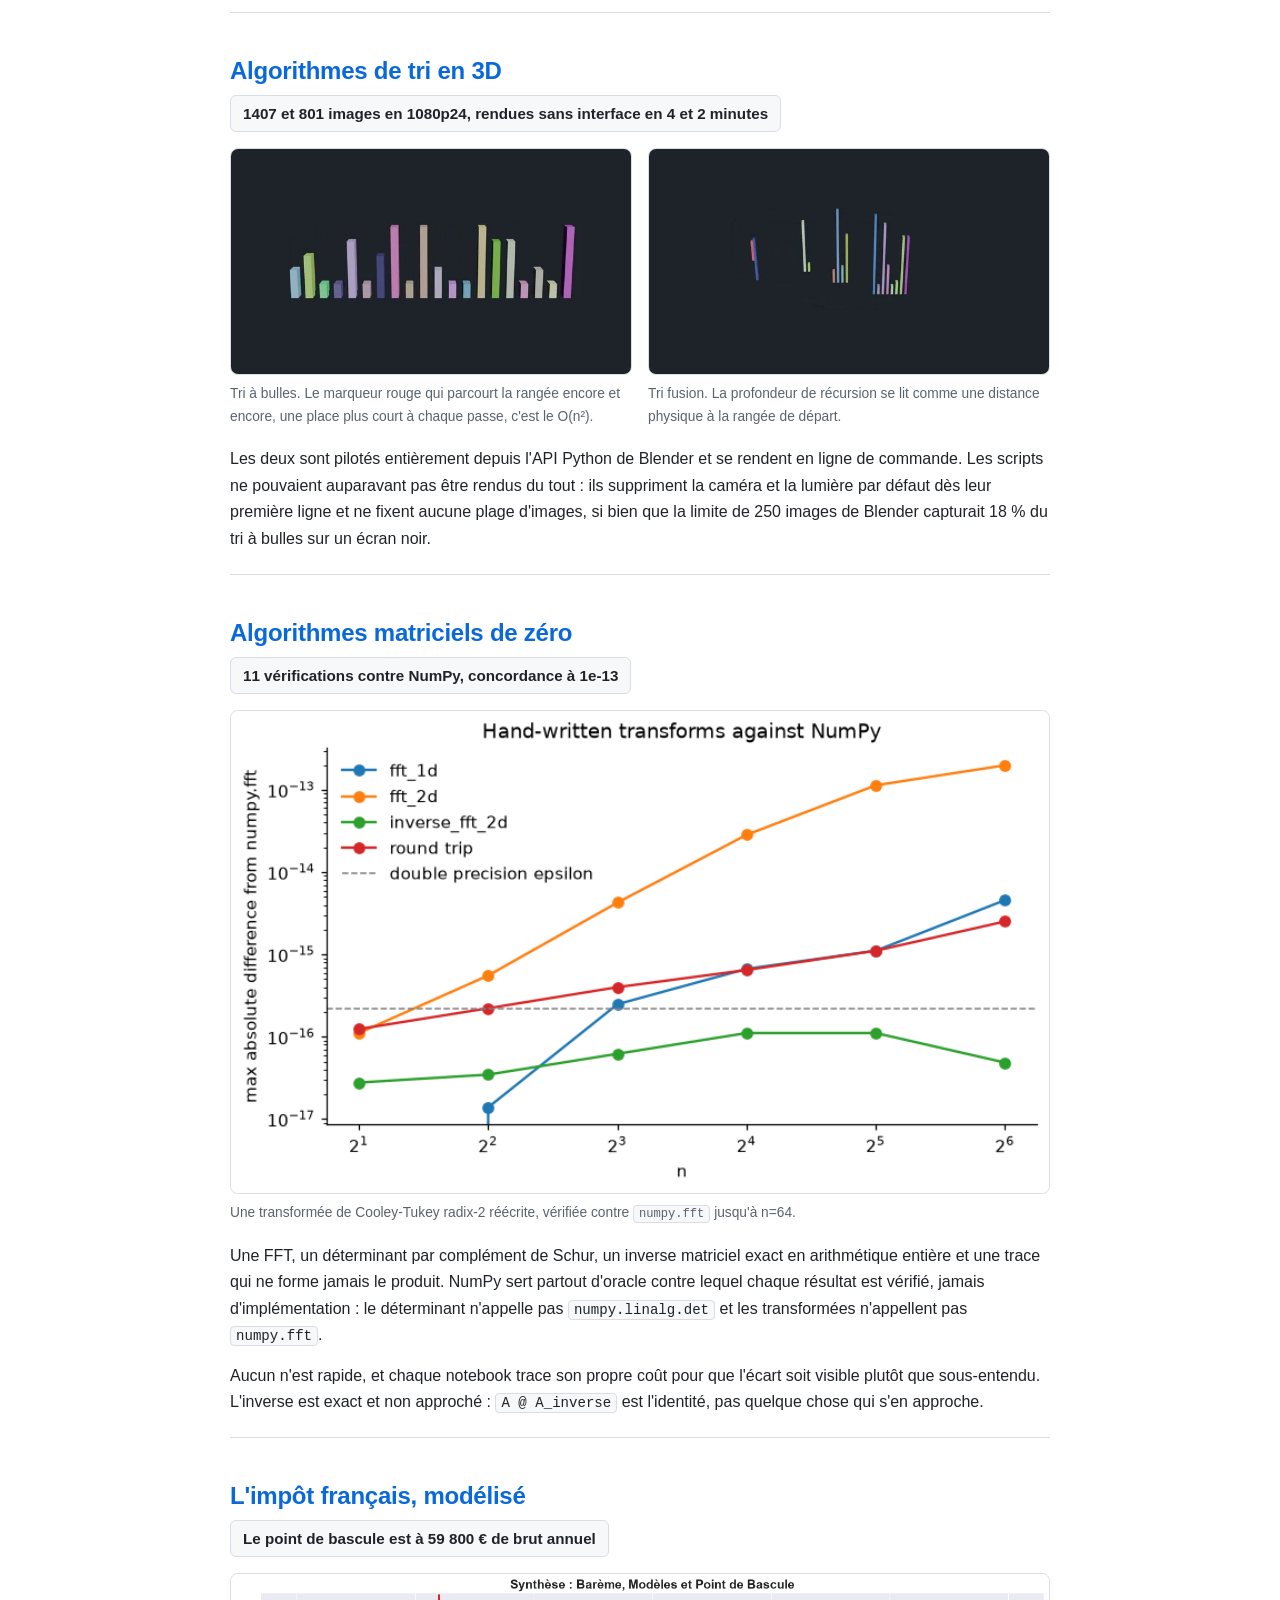
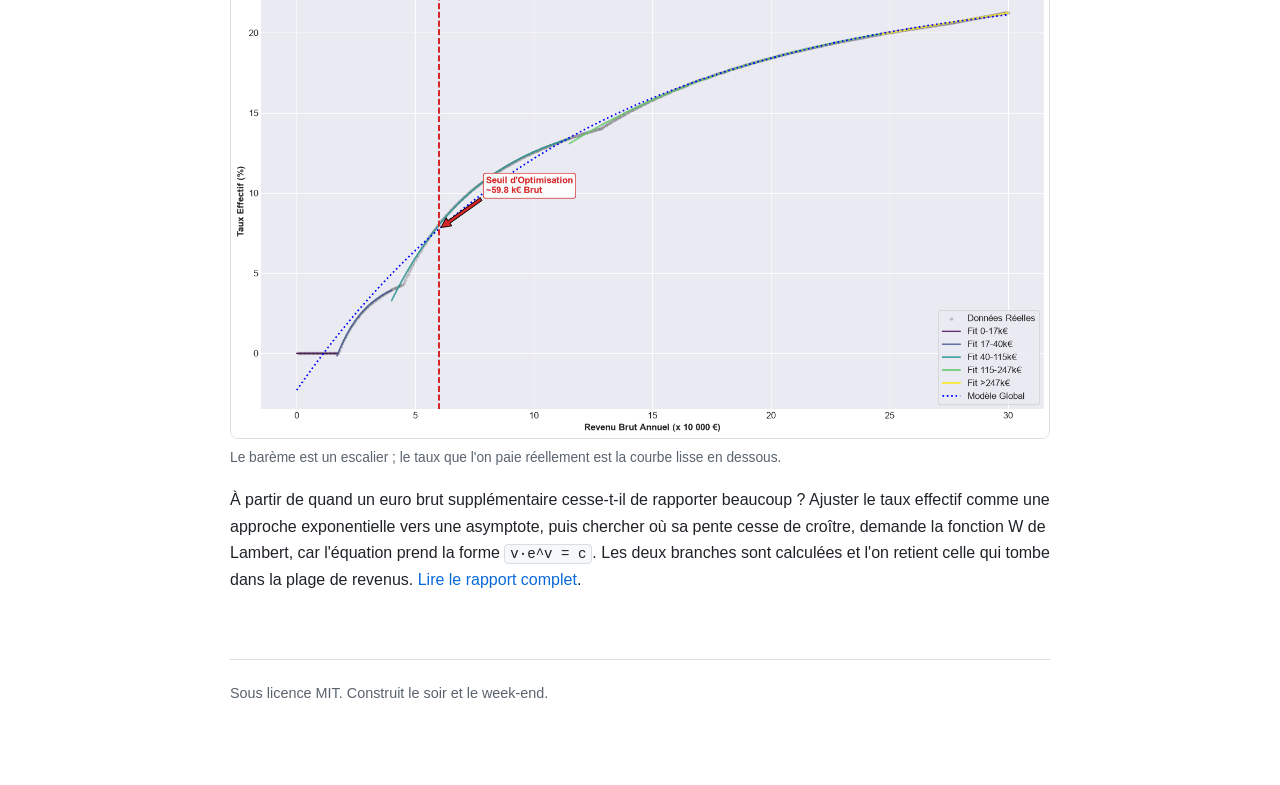
==== commit d1968d86: "Lead with all five projects rather than one of them The Flappy Bird animation had the full-width her" ====
--- a/index.fr.html
+++ b/index.fr.html
@@ -27,6 +27,9 @@
     <a href="https://github.com/Tewf/after-hours/actions/workflows/ci.yml">CI</a>
     <a href="https://github.com/Tewf/after-hours/releases/latest">Poids et rendus</a>
   </div>
+  <figure style="margin-top:26px">
+    <img src="banner.png" alt="Flappy Bird à partir des pixels, du tri dans Blender, une instance 3-SAT sur GF(2), des algorithmes matriciels réécrits, et l'impôt français">
+  </figure>
 </header>
 
 <section>
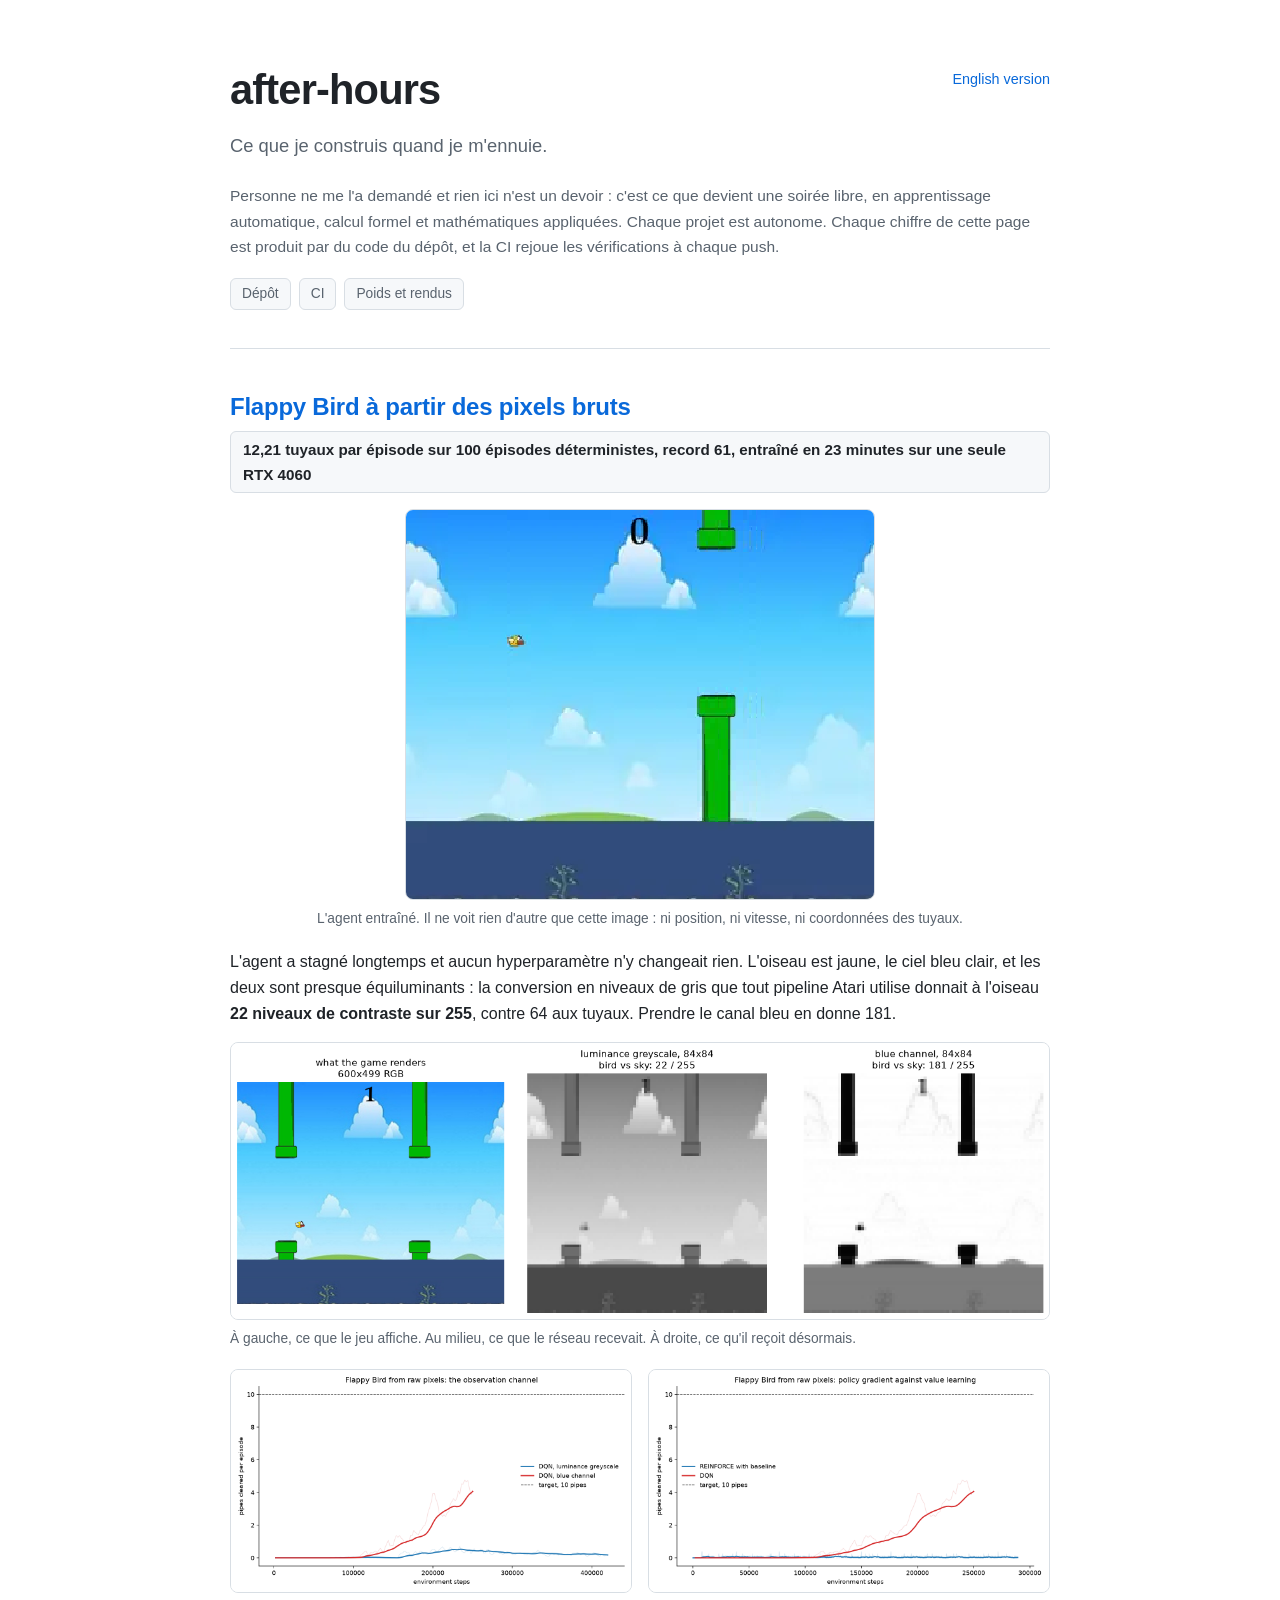
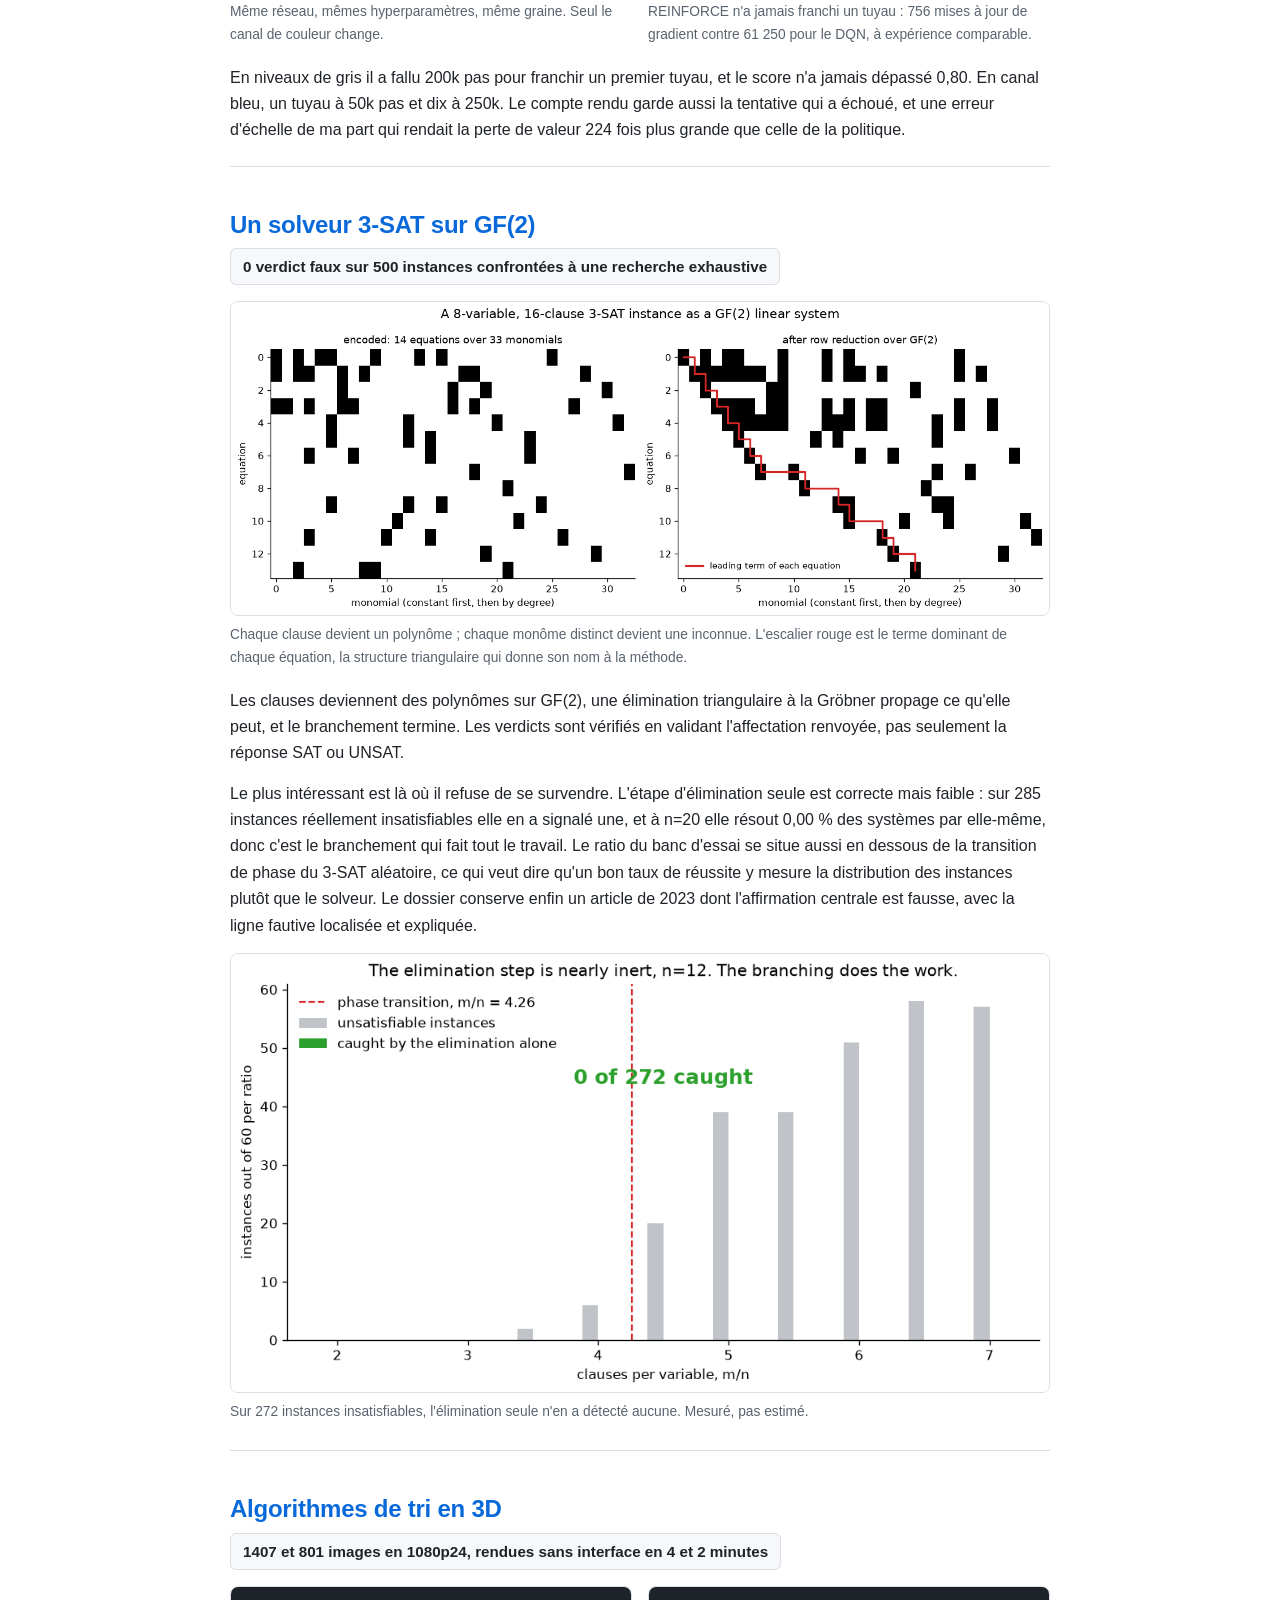
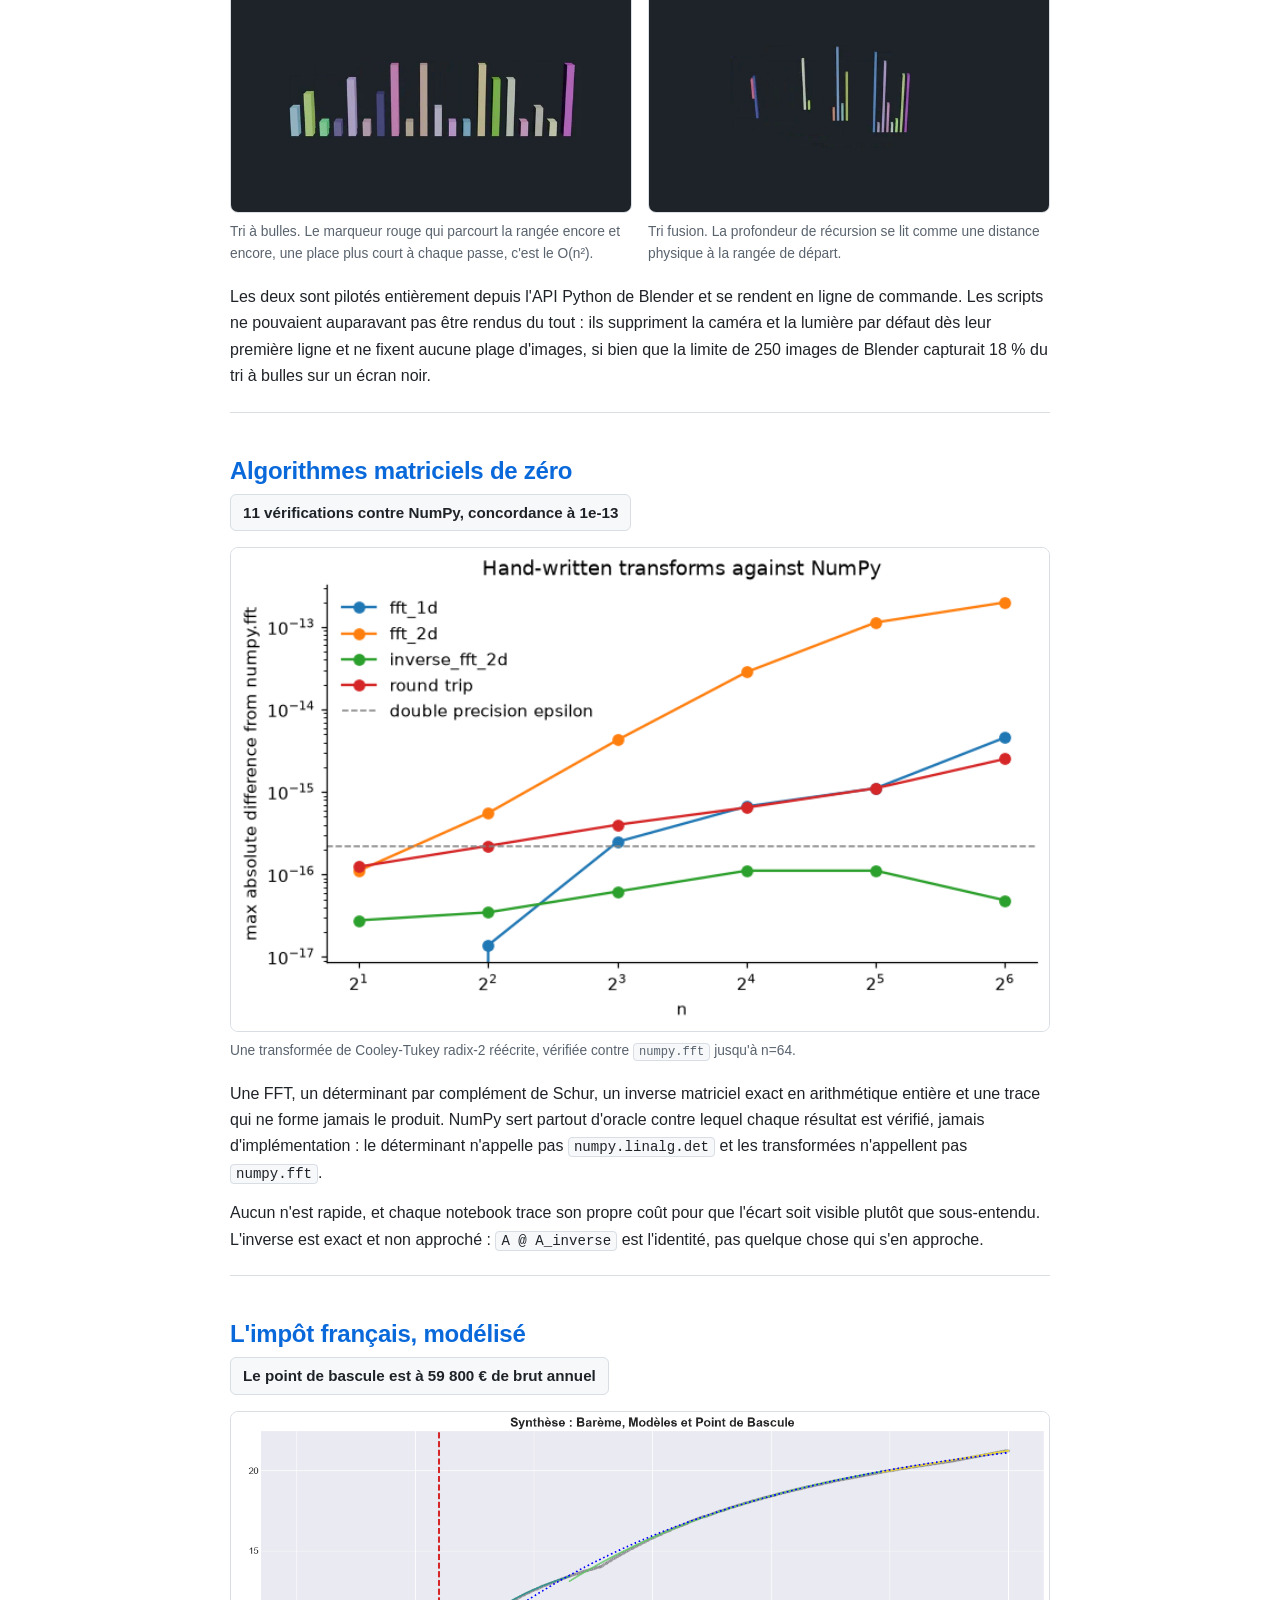
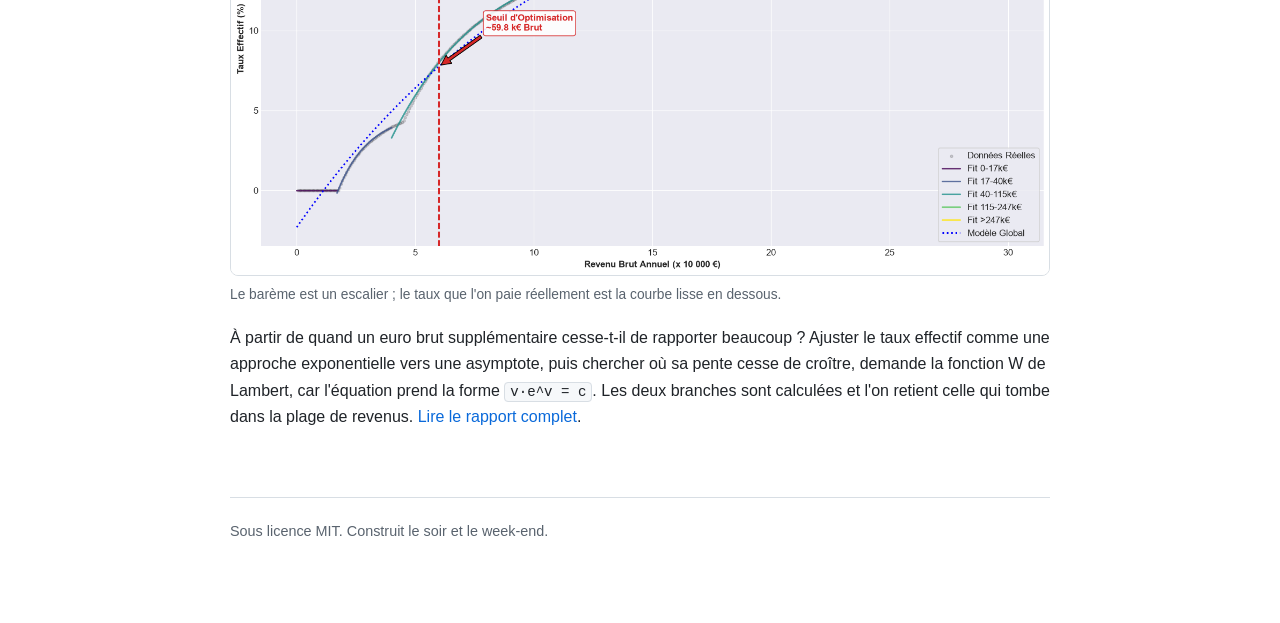
==== commit eea8ab4d: "Put the media in the table instead of above it No hero. Every project now carries its own thumbnail " ====
--- a/index.fr.html
+++ b/index.fr.html
@@ -27,9 +27,6 @@
     <a href="https://github.com/Tewf/after-hours/actions/workflows/ci.yml">CI</a>
     <a href="https://github.com/Tewf/after-hours/releases/latest">Poids et rendus</a>
   </div>
-  <figure style="margin-top:26px">
-    <img src="banner.png" alt="Flappy Bird à partir des pixels, du tri dans Blender, une instance 3-SAT sur GF(2), des algorithmes matriciels réécrits, et l'impôt français">
-  </figure>
 </header>
 
 <section>
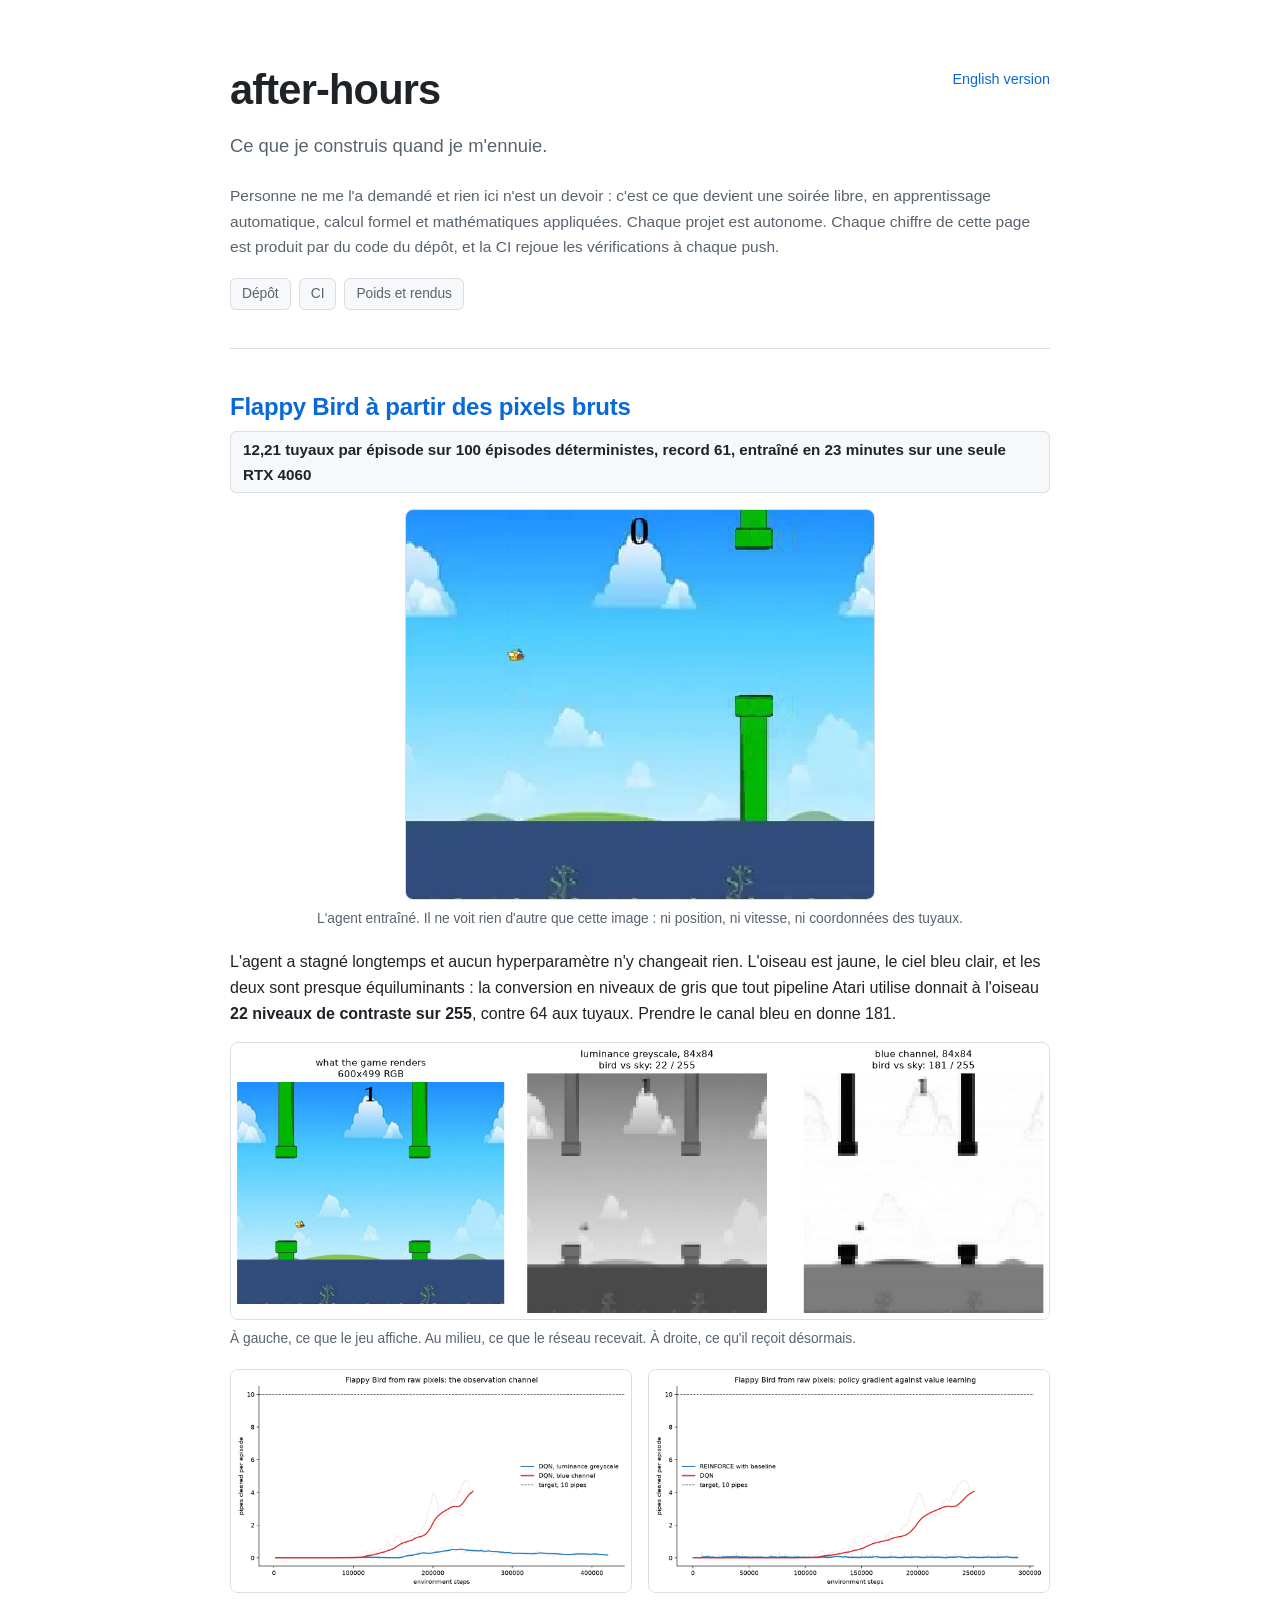
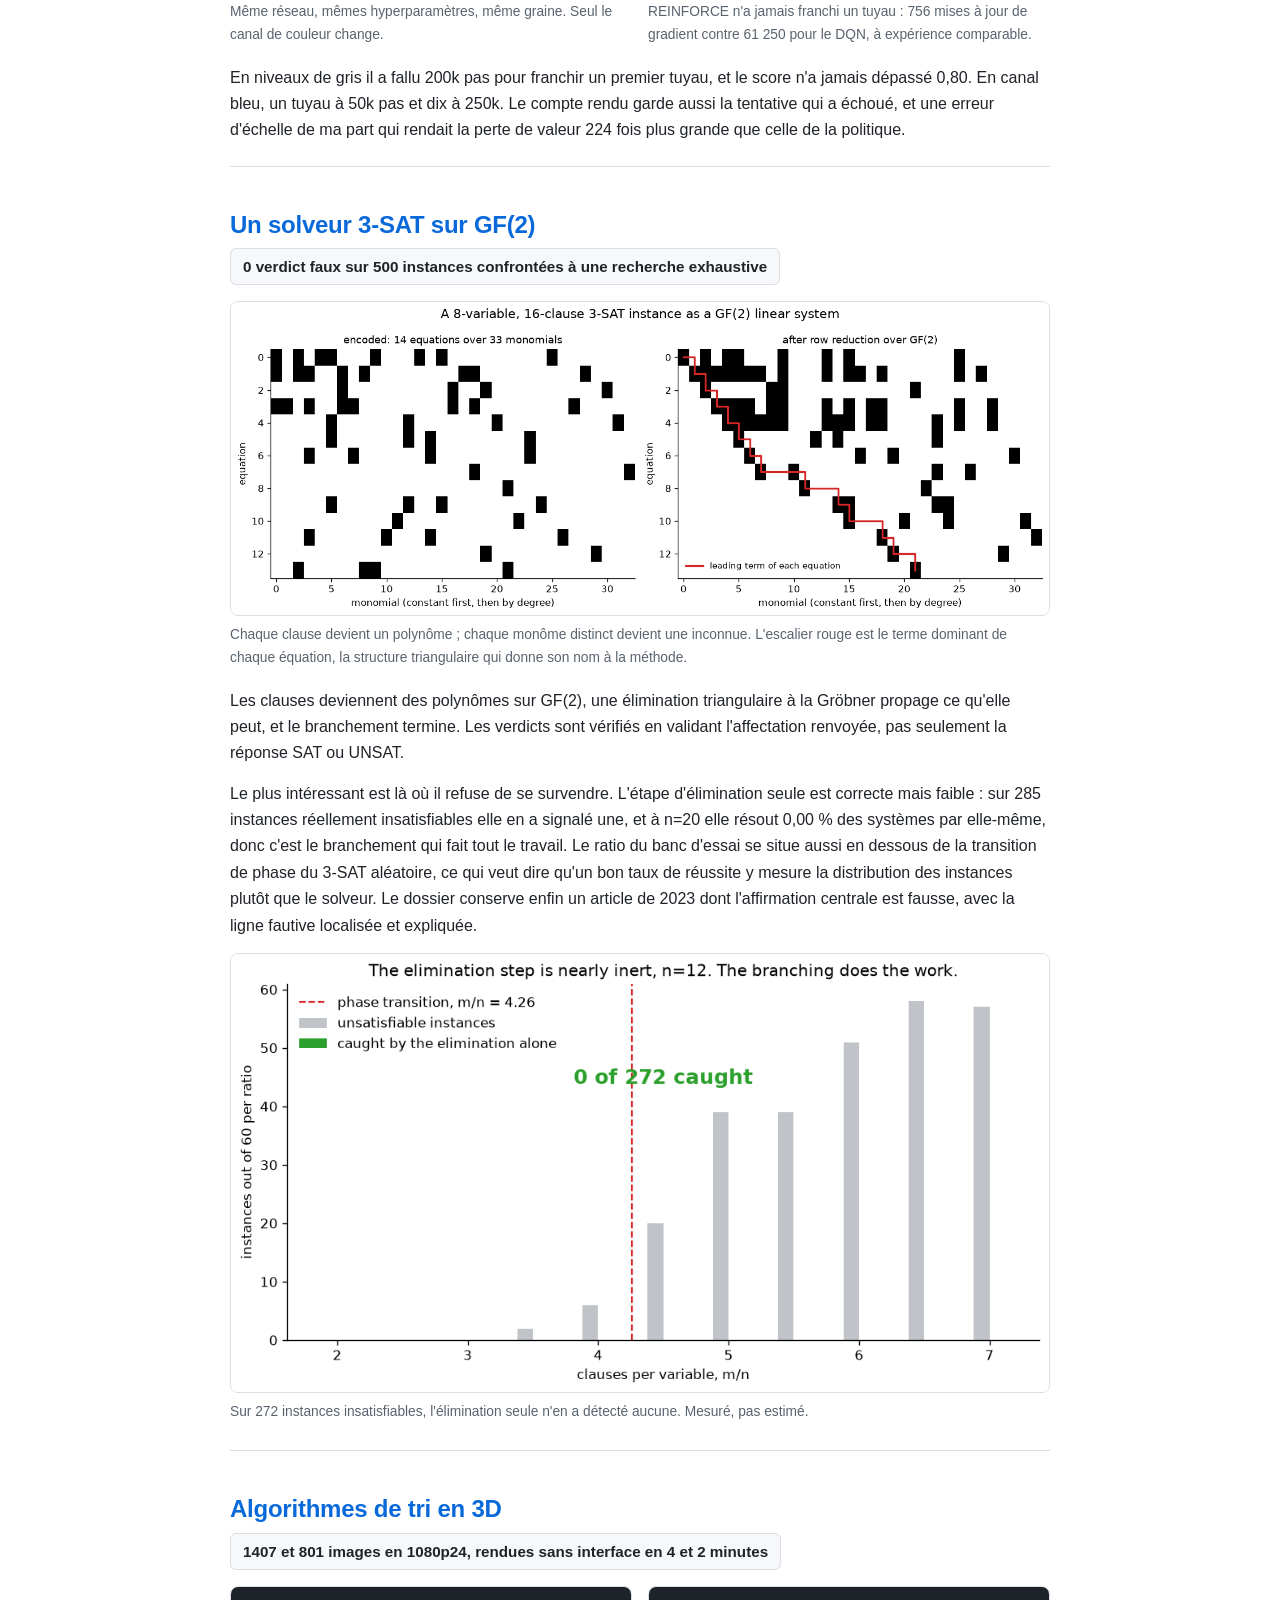
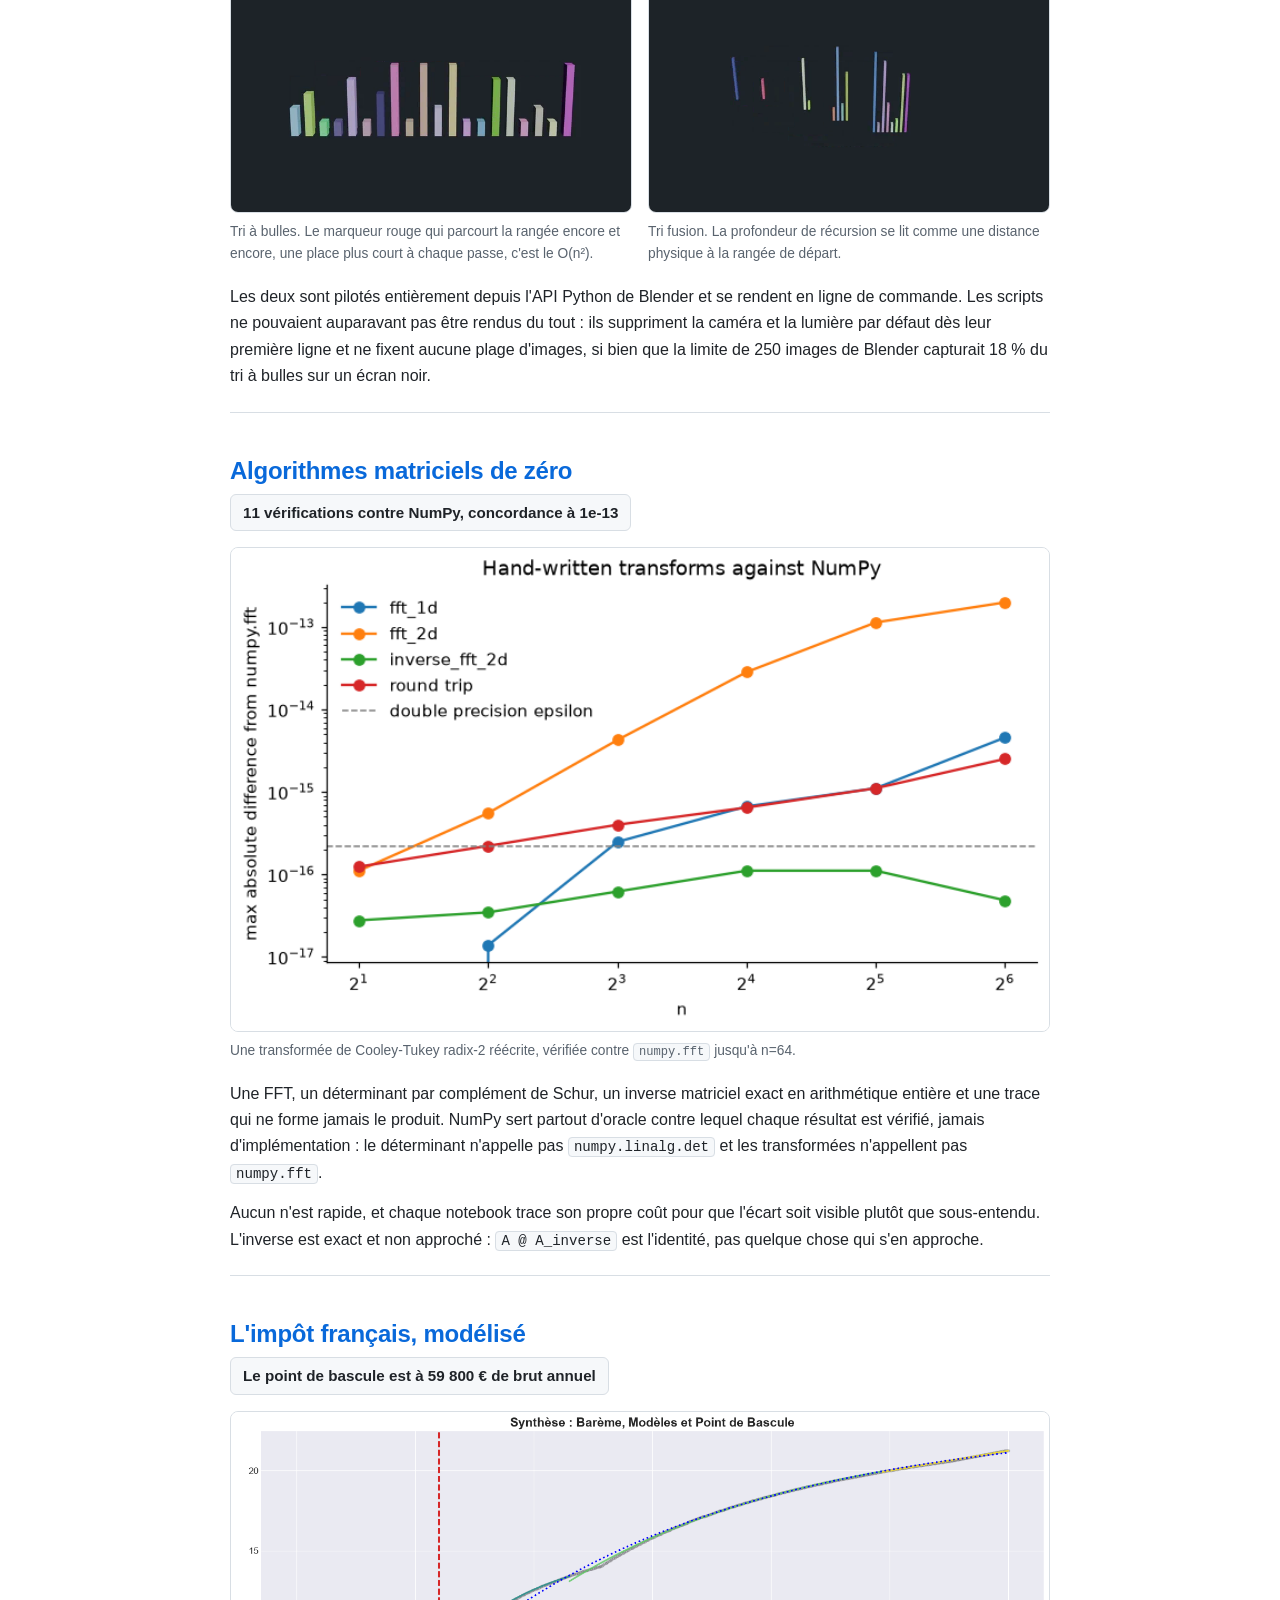
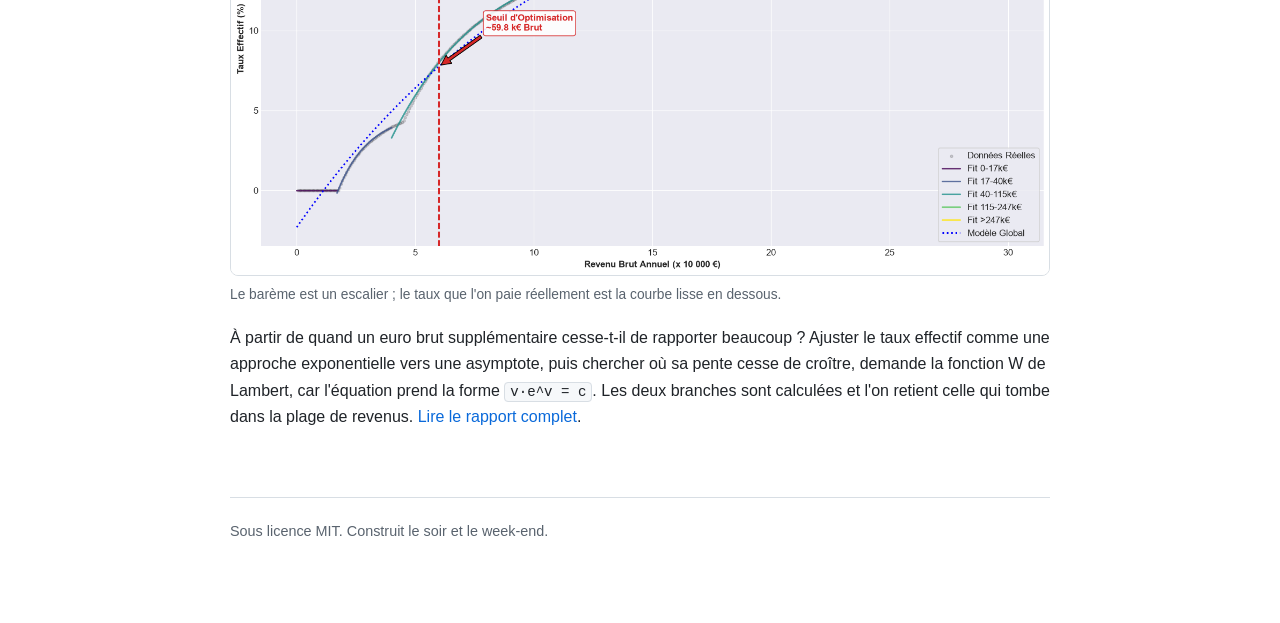
==== commit 767ceb79: "Declare a card so shared links stop previewing as empty This site declared no og:image, so a crawler" ====
--- a/index.fr.html
+++ b/index.fr.html
@@ -5,6 +5,17 @@
 <meta name="viewport" content="width=device-width, initial-scale=1">
 <title>after-hours</title>
 <meta name="description" content="Des choses construites par curiosité : apprentissage par renforcement à partir des pixels bruts, un solveur 3-SAT sur GF(2), des algorithmes matriciels réécrits de zéro, des rendus Blender, et l'impôt français modélisé.">
+<link rel="canonical" href="https://tewf.github.io/after-hours/index.fr.html">
+<meta property="og:type" content="website">
+<meta property="og:site_name" content="tewf.github.io">
+<meta property="og:locale" content="fr_FR">
+<meta property="og:title" content="after-hours">
+<meta property="og:description" content="Des choses construites par curiosité : apprentissage par renforcement à partir des pixels bruts, un solveur 3-SAT sur GF(2), des algorithmes matriciels réécrits de zéro, des rendus Blender, et l'impôt français modélisé.">
+<meta property="og:url" content="https://tewf.github.io/after-hours/index.fr.html">
+<meta property="og:image" content="https://tewf.github.io/after-hours/og.png">
+<meta property="og:image:width" content="2400">
+<meta property="og:image:height" content="1260">
+<meta name="twitter:card" content="summary_large_image">
 <link rel="icon" href="data:image/svg+xml,%3Csvg xmlns=%27http://www.w3.org/2000/svg%27 viewBox=%270 0 32 32%27%3E%3Ctext y=%2726%27 font-size=%2726%27%3E%F0%9F%A6%89%3C/text%3E%3C/svg%3E">
 <link rel="stylesheet" href="site.css">
 </head>
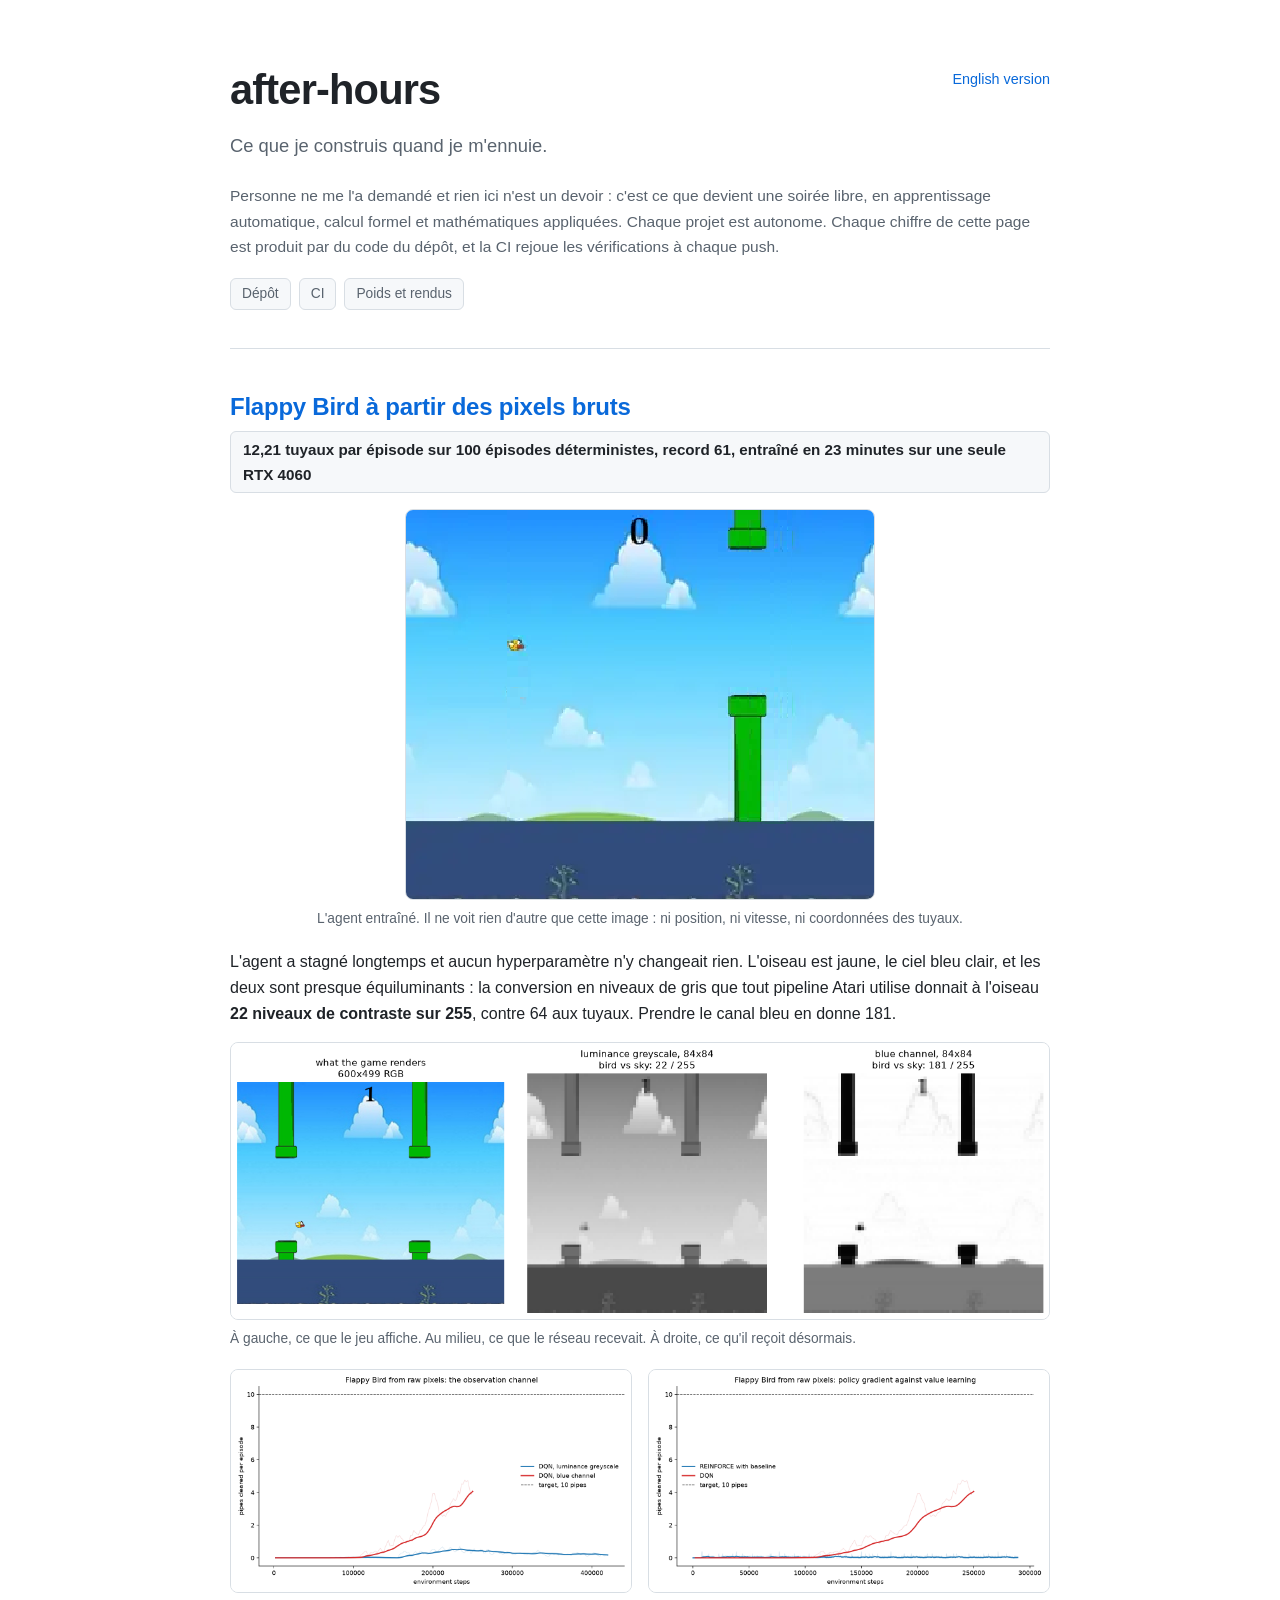
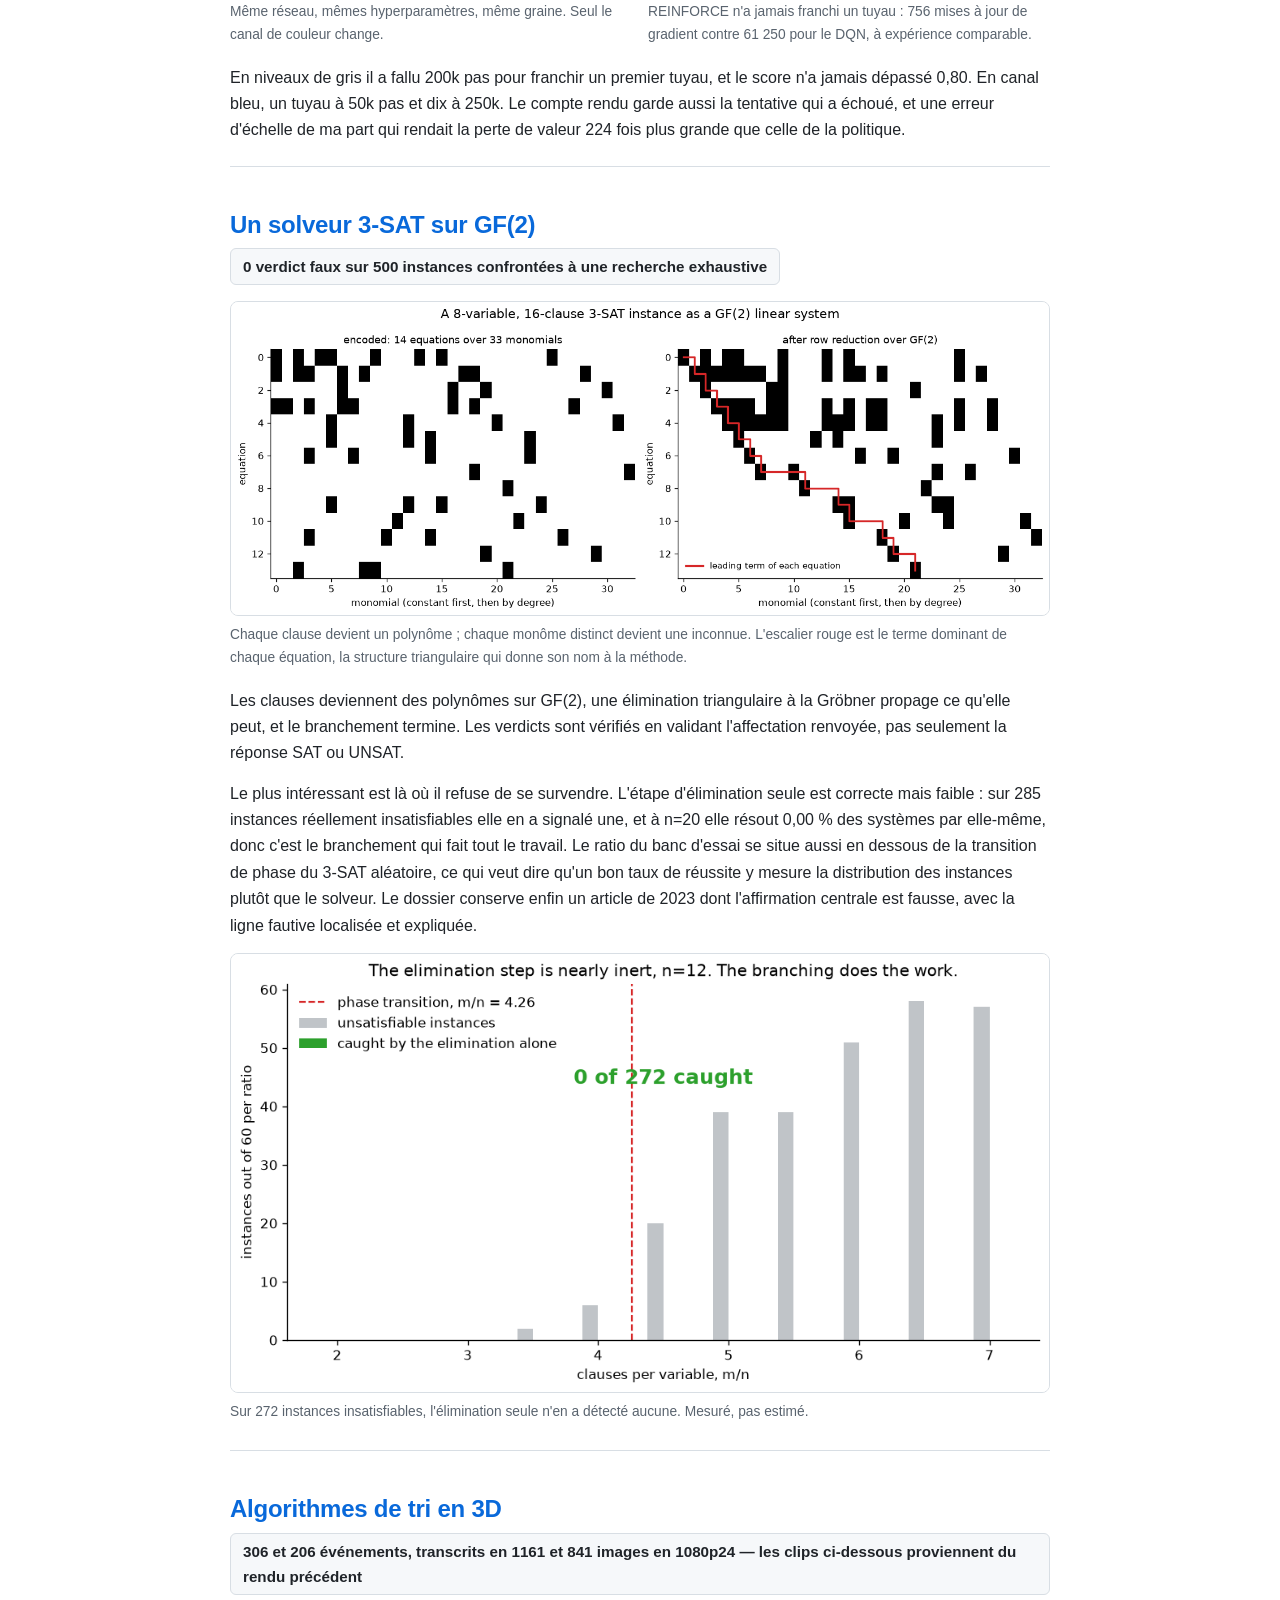
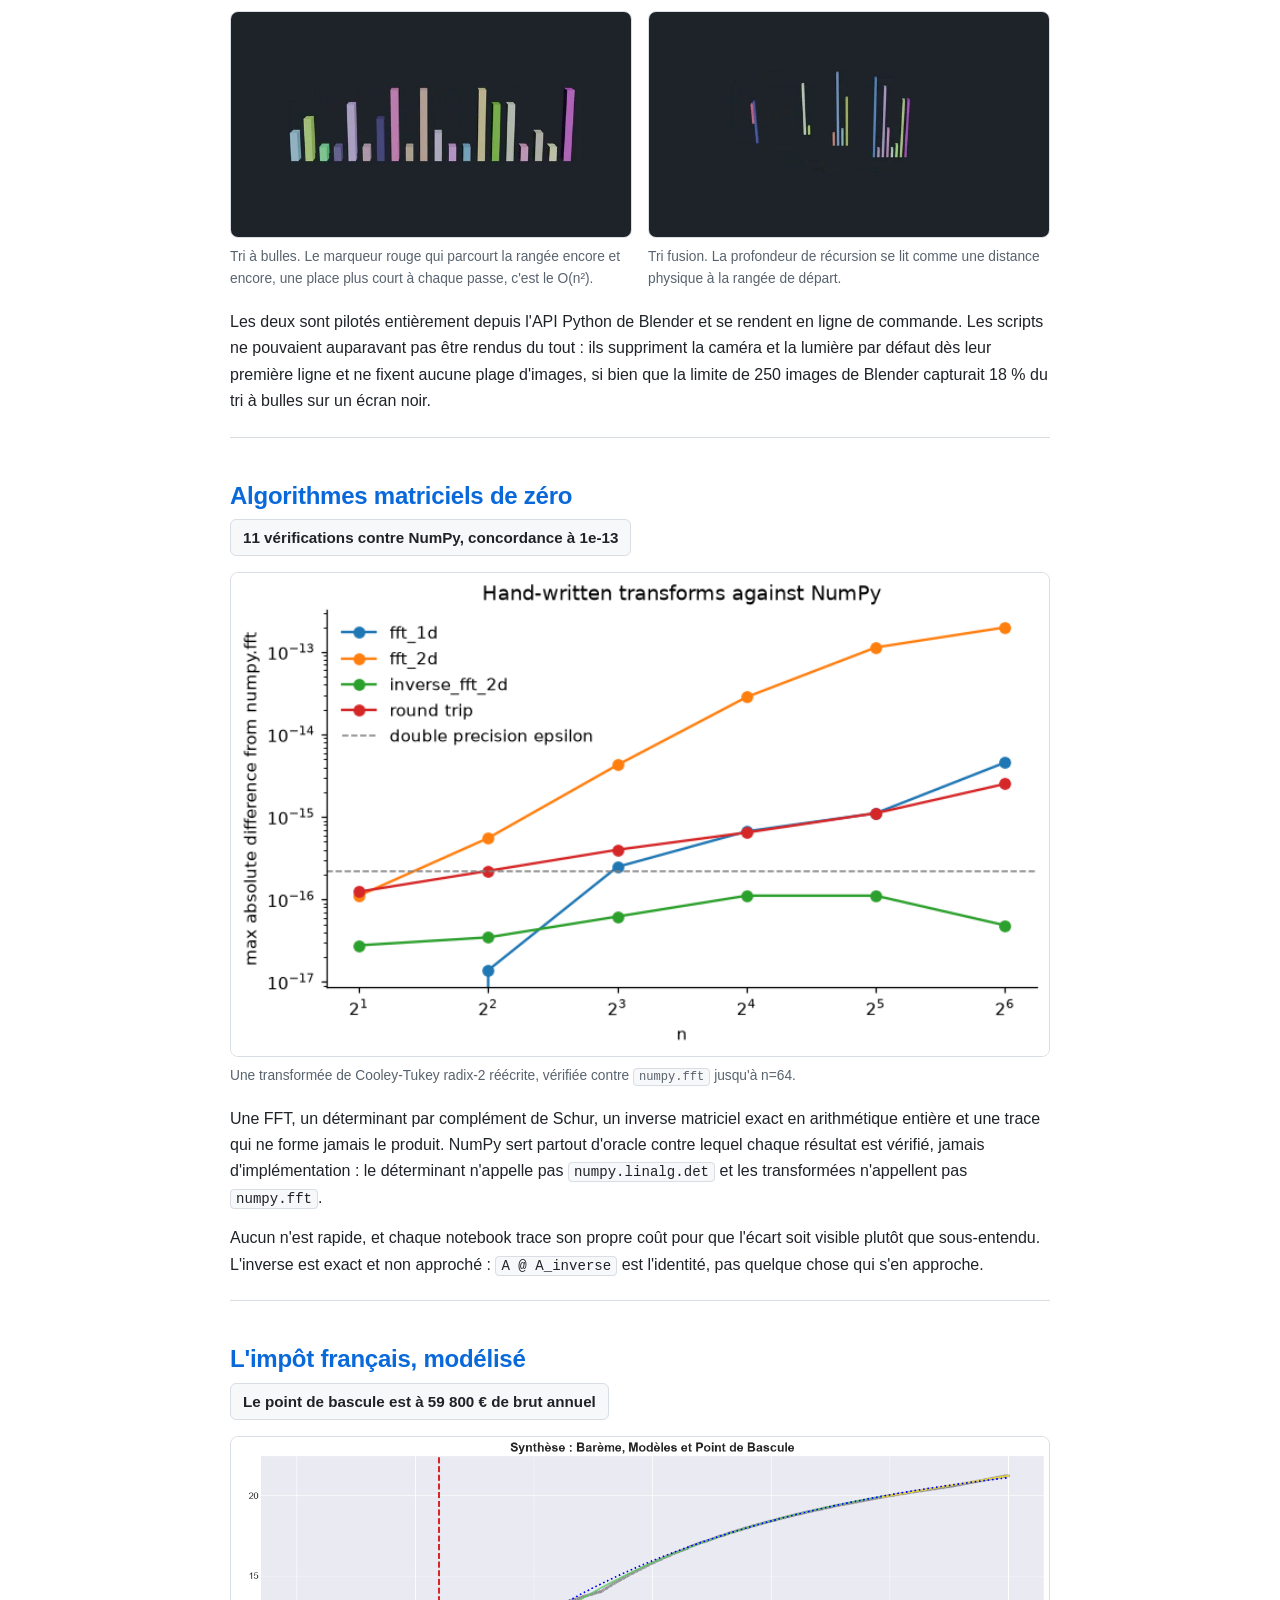
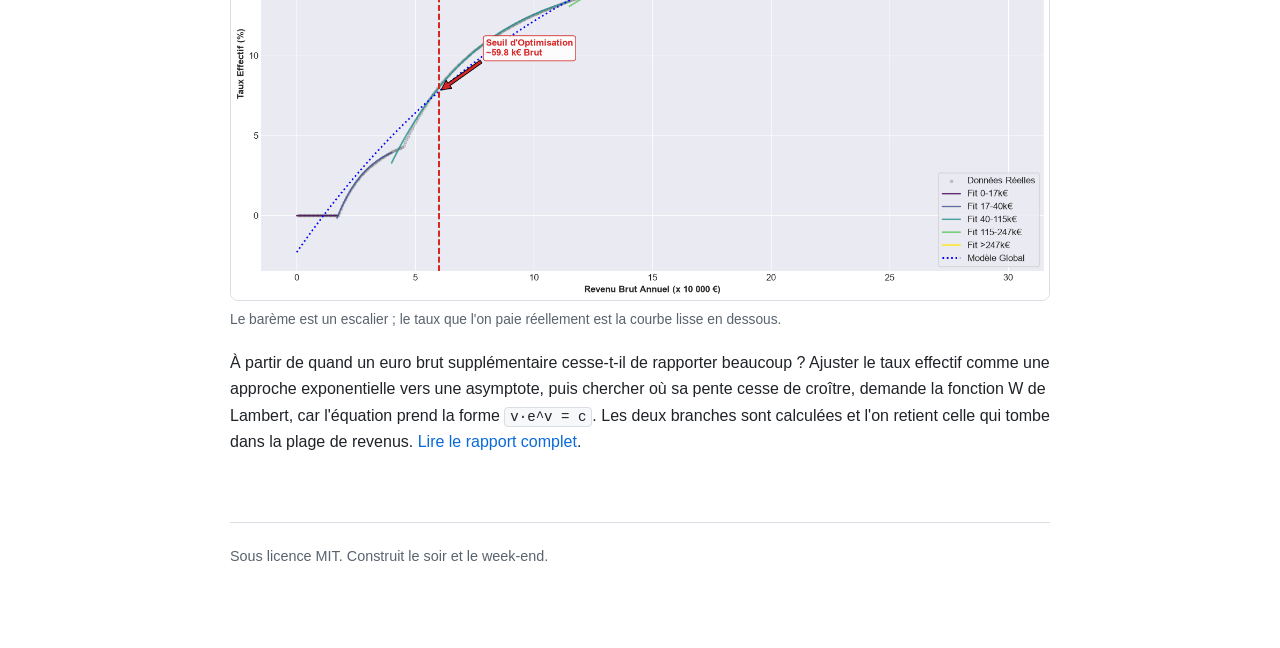
==== commit 66dff966: "Stop four pages quoting a frame count the code stopped producing The two READMEs and both index page" ====
--- a/index.fr.html
+++ b/index.fr.html
@@ -109,7 +109,7 @@
 
 <section>
   <h2><a href="https://github.com/Tewf/after-hours/tree/main/Blender_Python_Scripts">Algorithmes de tri en 3D</a></h2>
-  <p class="result">1407 et 801 images en 1080p24, rendues sans interface en 4 et 2 minutes</p>
+  <p class="result">306 et 206 événements, transcrits en 1161 et 841 images en 1080p24 &mdash; les clips ci-dessous proviennent du rendu précédent</p>
   <div class="two">
     <figure>
       <img src="Blender_Python_Scripts/sorting_algorithms/bubble_sort.webp" alt="Tri à bulles animé dans Blender">
